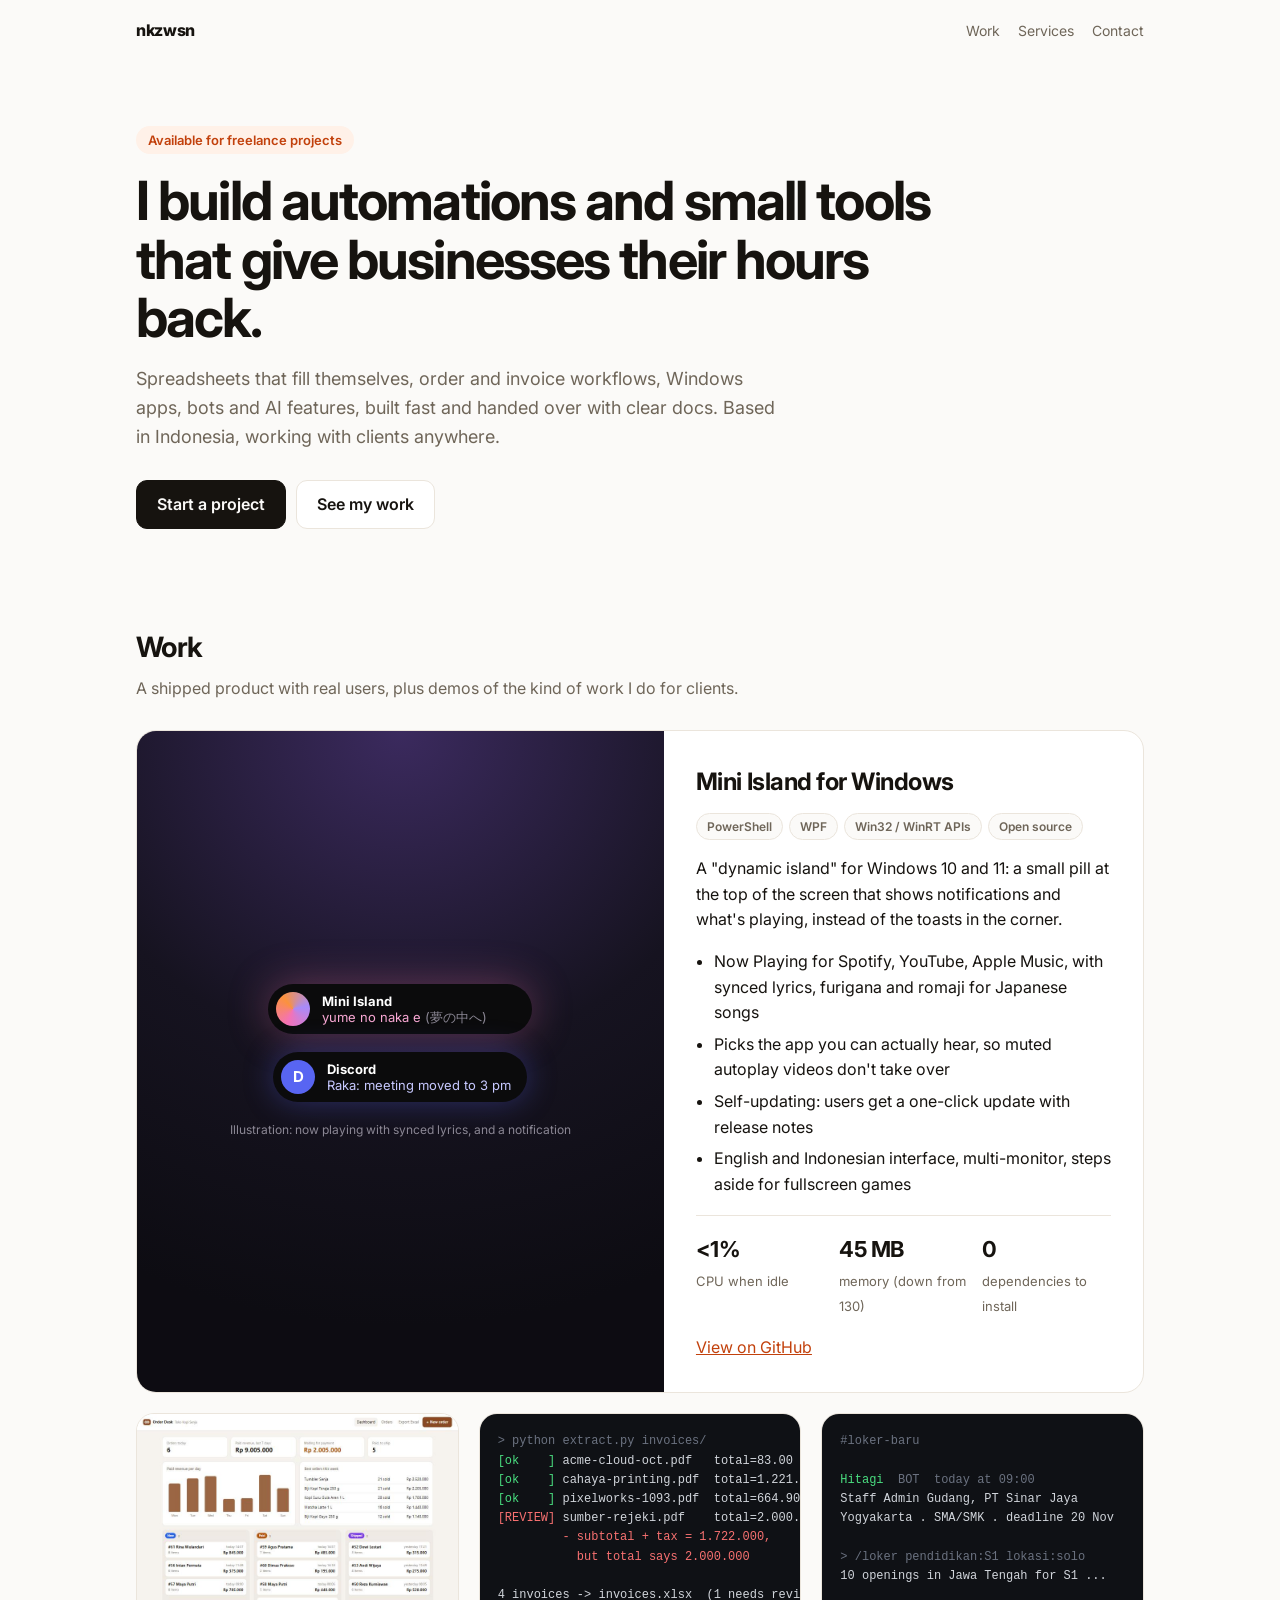
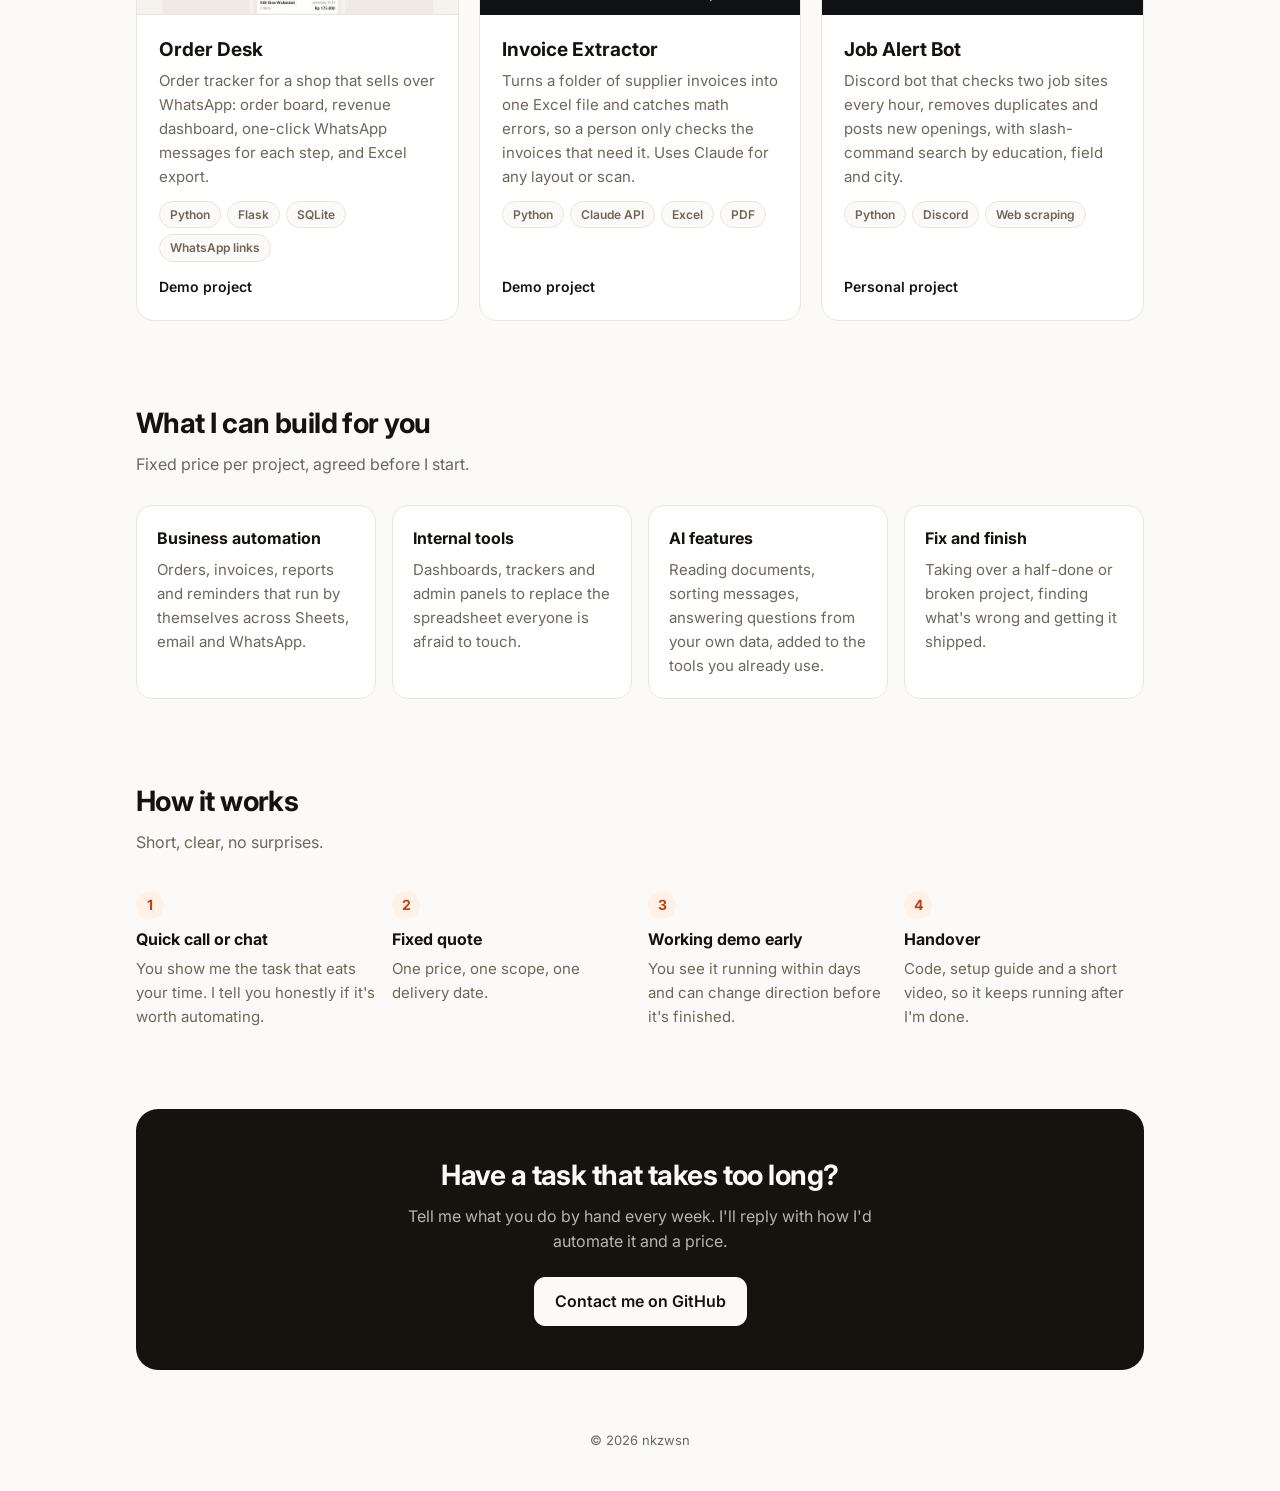
==== index.html @ df123899 "Portfolio site" ====
<!doctype html>
<html lang="en">
<head>
  <meta charset="utf-8">
  <meta name="viewport" content="width=device-width, initial-scale=1">
  <title>nkzwsn · Automation and small tools</title>
  <meta name="description" content="I build automations, internal tools and AI features that save small businesses hours every week.">
  <link rel="preconnect" href="https://fonts.googleapis.com">
  <link rel="preconnect" href="https://fonts.gstatic.com" crossorigin>
  <link href="https://fonts.googleapis.com/css2?family=Inter:wght@400;500;600;700;800&display=swap" rel="stylesheet">
  <style>
    :root {
      --bg: #fbfaf8; --card: #ffffff; --ink: #16130f; --muted: #6f6659; --line: #ebe5dc;
      --accent: #c2410c; --accent-soft: #fff1e8; --pill: #0b0b0c;
    }
    @media (prefers-color-scheme: dark) {
      :root:not([data-theme="light"]) {
        --bg: #12100d; --card: #1b1814; --ink: #f3eee7; --muted: #a59a8c; --line: #2c2620;
        --accent: #fb923c; --accent-soft: #2a1a0f;
      }
    }
    :root[data-theme="dark"] {
      --bg: #12100d; --card: #1b1814; --ink: #f3eee7; --muted: #a59a8c; --line: #2c2620;
      --accent: #fb923c; --accent-soft: #2a1a0f;
    }
    * { box-sizing: border-box; }
    html { scroll-behavior: smooth; }
    body { margin: 0; background: var(--bg); color: var(--ink);
           font: 16px/1.6 Inter, "Segoe UI", system-ui, sans-serif; }
    a { color: var(--accent); }
    .wrap { max-width: 1040px; margin: 0 auto; padding: 0 16px; }
    nav.top { display: flex; justify-content: space-between; align-items: center; padding: 18px 0; }
    nav.top b { font-weight: 800; letter-spacing: -.02em; }
    nav.top div { display: flex; gap: 18px; font-size: 14px; }
    nav.top div a { color: var(--muted); text-decoration: none; }
    nav.top div a:hover { color: var(--ink); }

    .hero { padding: 64px 0 56px; }
    .hero .tag { display: inline-block; background: var(--accent-soft); color: var(--accent);
                 font-size: 13px; font-weight: 600; padding: 4px 12px; border-radius: 99px; }
    .hero h1 { font-size: clamp(32px, 6vw, 54px); line-height: 1.08; letter-spacing: -.035em;
               margin: 18px 0 18px; max-width: 820px; }
    .hero p { font-size: 18px; color: var(--muted); max-width: 640px; margin: 0 0 28px; }
    .cta { display: flex; gap: 10px; flex-wrap: wrap; }
    .btn { display: inline-block; padding: 11px 20px; border-radius: 11px; font-weight: 600;
           text-decoration: none; border: 1px solid var(--line); color: var(--ink); background: var(--card); }
    .btn.primary { background: var(--ink); color: var(--bg); border-color: var(--ink); }

    section { padding: 40px 0; }
    h2 { font-size: 28px; letter-spacing: -.02em; margin: 0 0 6px; }
    .sub { color: var(--muted); margin: 0 0 28px; }

    .featured { display: grid; grid-template-columns: 1.1fr 1fr; gap: 0; background: var(--card);
                border: 1px solid var(--line); border-radius: 20px; overflow: hidden; margin-bottom: 20px; }
    .featured .stage { background: radial-gradient(120% 90% at 50% 0%, #3b2a5e 0%, #161320 55%, #0d0c12 100%);
                       display: flex; flex-direction: column; align-items: center; justify-content: center;
                       gap: 18px; padding: 48px 20px; min-height: 320px; }
    .island { background: var(--pill); color: #fff; border-radius: 999px; display: flex; align-items: center;
              gap: 12px; padding: 8px 18px 8px 8px; box-shadow: 0 0 40px rgba(236, 114, 160, .35);
              max-width: 100%; }
    .island .cover { width: 34px; height: 34px; border-radius: 50%; flex: none;
                     background: conic-gradient(from 200deg, #f472b6, #fb923c, #a78bfa, #f472b6); }
    .island .t { font-size: 13px; line-height: 1.25; min-width: 0; }
    .island .t b { display: block; white-space: nowrap; overflow: hidden; text-overflow: ellipsis; }
    .island .t span { color: #f9a8d4; }
    .island .t span i { color: #8b8794; font-style: normal; }
    .eq { display: flex; gap: 3px; align-items: flex-end; height: 16px; flex: none; }
    .eq u { width: 3px; background: #f472b6; border-radius: 2px; animation: eq 1s infinite ease-in-out; }
    .eq u:nth-child(2) { animation-delay: -.3s; } .eq u:nth-child(3) { animation-delay: -.6s; }
    @keyframes eq { 0%, 100% { height: 4px; } 50% { height: 16px; } }
    @media (prefers-reduced-motion: reduce) { .eq u { animation: none; height: 10px; } }
    .island.note { padding: 8px 16px 8px 8px; box-shadow: 0 0 30px rgba(88, 101, 242, .35); }
    .island.note .cover { background: #5865f2; display: grid; place-items: center; font-size: 15px; font-weight: 700; }
    .stage small { color: #8b8794; font-size: 12px; }
    .featured .info { padding: 32px; }
    .featured h3 { font-size: 24px; margin: 0 0 4px; letter-spacing: -.02em; }
    .chips { display: flex; flex-wrap: wrap; gap: 6px; margin: 12px 0 16px; }
    .chips span { font-size: 12px; font-weight: 600; padding: 3px 10px; border-radius: 99px;
                  background: var(--bg); border: 1px solid var(--line); color: var(--muted); }
    .featured ul { padding-left: 18px; margin: 0 0 18px; }
    .featured li { margin-bottom: 6px; }
    .stats { display: grid; grid-template-columns: repeat(3, 1fr); gap: 14px; border-top: 1px solid var(--line); padding-top: 16px; margin-bottom: 16px; }
    .stats div b { display: block; font-size: 22px; letter-spacing: -.02em; }
    .stats div span { font-size: 13px; color: var(--muted); }

    .grid { display: grid; grid-template-columns: repeat(auto-fit, minmax(300px, 1fr)); gap: 20px; }
    .card { background: var(--card); border: 1px solid var(--line); border-radius: 18px; overflow: hidden;
            display: flex; flex-direction: column; }
    .card img { width: 100%; aspect-ratio: 16 / 10; object-fit: cover; object-position: top;
                border-bottom: 1px solid var(--line); display: block; }
    .card .terminal { aspect-ratio: 16 / 10; background: #0f1115; color: #d1d5db; padding: 18px;
                      font: 12px/1.6 Consolas, "Cascadia Mono", monospace; overflow: hidden; white-space: pre; }
    .terminal .ok { color: #4ade80; } .terminal .rv { color: #f87171; } .terminal .dim { color: #6b7280; }
    .card .body { padding: 20px 22px 22px; flex: 1; display: flex; flex-direction: column; }
    .card h3 { margin: 0 0 4px; font-size: 19px; }
    .card p { margin: 0 0 12px; color: var(--muted); font-size: 15px; }
    .card .chips { margin: 0 0 14px; }
    .card .links { margin-top: auto; font-size: 14px; font-weight: 600; }

    .services { display: grid; grid-template-columns: repeat(auto-fit, minmax(220px, 1fr)); gap: 16px; }
    .svc { border: 1px solid var(--line); border-radius: 16px; padding: 20px; background: var(--card); }
    .svc b { display: block; margin-bottom: 6px; }
    .svc p { margin: 0; color: var(--muted); font-size: 15px; }

    .steps { counter-reset: s; display: grid; grid-template-columns: repeat(auto-fit, minmax(220px, 1fr)); gap: 16px; }
    .steps div { counter-increment: s; padding-top: 8px; }
    .steps div::before { content: counter(s); display: inline-grid; place-items: center; width: 28px; height: 28px;
                         border-radius: 50%; background: var(--accent-soft); color: var(--accent);
                         font-weight: 700; font-size: 14px; margin-bottom: 8px; }
    .steps b { display: block; }
    .steps p { margin: 4px 0 0; color: var(--muted); font-size: 15px; }

    .contact { background: var(--ink); color: var(--bg); border-radius: 22px; padding: 44px 32px; text-align: center; margin: 40px 0 60px; }
    .contact h2 { color: var(--bg); }
    .contact p { color: color-mix(in srgb, var(--bg) 70%, transparent); max-width: 520px; margin: 0 auto 22px; }
    .contact .btn { background: var(--bg); color: var(--ink); border-color: var(--bg); }
    footer { color: var(--muted); font-size: 13px; text-align: center; padding-bottom: 40px; }

    @media (max-width: 760px) {
      .featured { grid-template-columns: 1fr; }
      .featured .info { padding: 24px 20px; }
      nav.top div a:not(:last-child) { display: none; }
      .hero { padding: 40px 0 32px; }
    }
  </style>
</head>
<body>
<div class="wrap">
  <nav class="top">
    <b>nkzwsn</b>
    <div><a href="#work">Work</a><a href="#services">Services</a><a href="#contact">Contact</a></div>
  </nav>

  <header class="hero">
    <span class="tag">Available for freelance projects</span>
    <h1>I build automations and small tools that give businesses their hours back.</h1>
    <p>Spreadsheets that fill themselves, order and invoice workflows, Windows apps, bots and AI
       features, built fast and handed over with clear docs. Based in Indonesia, working with clients anywhere.</p>
    <div class="cta">
      <a class="btn primary" href="#contact">Start a project</a>
      <a class="btn" href="#work">See my work</a>
    </div>
  </header>

  <section id="work">
    <h2>Work</h2>
    <p class="sub">A shipped product with real users, plus demos of the kind of work I do for clients.</p>

    <article class="featured">
      <div class="stage" aria-label="Illustration of the Mini Island pill">
        <div class="island">
          <div class="cover"></div>
          <div class="t"><b>Mini Island</b><span>yume no naka e <i>(夢の中へ)</i></span></div>
          <div class="eq"><u></u><u></u><u></u></div>
        </div>
        <div class="island note">
          <div class="cover">D</div>
          <div class="t"><b>Discord</b><span style="color:#c7c9ff">Raka: meeting moved to 3 pm</span></div>
        </div>
        <small>Illustration: now playing with synced lyrics, and a notification</small>
      </div>
      <div class="info">
        <h3>Mini Island for Windows</h3>
        <div class="chips"><span>PowerShell</span><span>WPF</span><span>Win32 / WinRT APIs</span><span>Open source</span></div>
        <p>A "dynamic island" for Windows 10 and 11: a small pill at the top of the screen that shows
           notifications and what's playing, instead of the toasts in the corner.</p>
        <ul>
          <li>Now Playing for Spotify, YouTube, Apple Music, with synced lyrics, furigana and romaji for Japanese songs</li>
          <li>Picks the app you can actually hear, so muted autoplay videos don't take over</li>
          <li>Self-updating: users get a one-click update with release notes</li>
          <li>English and Indonesian interface, multi-monitor, steps aside for fullscreen games</li>
        </ul>
        <div class="stats">
          <div><b>&lt;1%</b><span>CPU when idle</span></div>
          <div><b>45 MB</b><span>memory (down from 130)</span></div>
          <div><b>0</b><span>dependencies to install</span></div>
        </div>
        <a href="https://github.com/nkzwsn/mini-island-windows">View on GitHub</a>
      </div>
    </article>

    <div class="grid">
      <article class="card">
        <img src="img/order-desk-dashboard.jpg" alt="Order Desk dashboard with revenue chart and order board" loading="lazy">
        <div class="body">
          <h3>Order Desk</h3>
          <p>Order tracker for a shop that sells over WhatsApp: order board, revenue dashboard,
             one-click WhatsApp messages for each step, and Excel export.</p>
          <div class="chips"><span>Python</span><span>Flask</span><span>SQLite</span><span>WhatsApp links</span></div>
          <div class="links">Demo project</div>
        </div>
      </article>

      <article class="card">
<div class="terminal"><span class="dim">&gt; python extract.py invoices/</span>
<span class="ok">[ok    ]</span> acme-cloud-oct.pdf   total=83.00
<span class="ok">[ok    ]</span> cahaya-printing.pdf  total=1.221.000
<span class="ok">[ok    ]</span> pixelworks-1093.pdf  total=664.90
<span class="rv">[REVIEW]</span> sumber-rejeki.pdf    total=2.000.000
         <span class="rv">- subtotal + tax = 1.722.000,</span>
         <span class="rv">  but total says 2.000.000</span>

4 invoices -&gt; invoices.xlsx  (1 needs review)</div>
        <div class="body">
          <h3>Invoice Extractor</h3>
          <p>Turns a folder of supplier invoices into one Excel file and catches math errors,
             so a person only checks the invoices that need it. Uses Claude for any layout or scan.</p>
          <div class="chips"><span>Python</span><span>Claude API</span><span>Excel</span><span>PDF</span></div>
          <div class="links">Demo project</div>
        </div>
      </article>

      <article class="card">
<div class="terminal"><span class="dim">#loker-baru</span>

<span class="ok">Hitagi</span>  <span class="dim">BOT  today at 09:00</span>
Staff Admin Gudang, PT Sinar Jaya
Yogyakarta . SMA/SMK . deadline 20 Nov

<span class="dim">&gt; /loker pendidikan:S1 lokasi:solo</span>
10 openings in Jawa Tengah for S1 ...</div>
        <div class="body">
          <h3>Job Alert Bot</h3>
          <p>Discord bot that checks two job sites every hour, removes duplicates and posts new
             openings, with slash-command search by education, field and city.</p>
          <div class="chips"><span>Python</span><span>Discord</span><span>Web scraping</span></div>
          <div class="links">Personal project</div>
        </div>
      </article>
    </div>
  </section>

  <section id="services">
    <h2>What I can build for you</h2>
    <p class="sub">Fixed price per project, agreed before I start.</p>
    <div class="services">
      <div class="svc"><b>Business automation</b><p>Orders, invoices, reports and reminders that run by themselves across Sheets, email and WhatsApp.</p></div>
      <div class="svc"><b>Internal tools</b><p>Dashboards, trackers and admin panels to replace the spreadsheet everyone is afraid to touch.</p></div>
      <div class="svc"><b>AI features</b><p>Reading documents, sorting messages, answering questions from your own data, added to the tools you already use.</p></div>
      <div class="svc"><b>Fix and finish</b><p>Taking over a half-done or broken project, finding what's wrong and getting it shipped.</p></div>
    </div>
  </section>

  <section>
    <h2>How it works</h2>
    <p class="sub">Short, clear, no surprises.</p>
    <div class="steps">
      <div><b>Quick call or chat</b><p>You show me the task that eats your time. I tell you honestly if it's worth automating.</p></div>
      <div><b>Fixed quote</b><p>One price, one scope, one delivery date.</p></div>
      <div><b>Working demo early</b><p>You see it running within days and can change direction before it's finished.</p></div>
      <div><b>Handover</b><p>Code, setup guide and a short video, so it keeps running after I'm done.</p></div>
    </div>
  </section>

  <section id="contact" class="contact">
    <h2>Have a task that takes too long?</h2>
    <p>Tell me what you do by hand every week. I'll reply with how I'd automate it and a price.</p>
    <a class="btn" href="https://github.com/nkzwsn">Contact me on GitHub</a>
  </section>

  <footer>&copy; 2026 nkzwsn</footer>
</div>
</body>
</html>
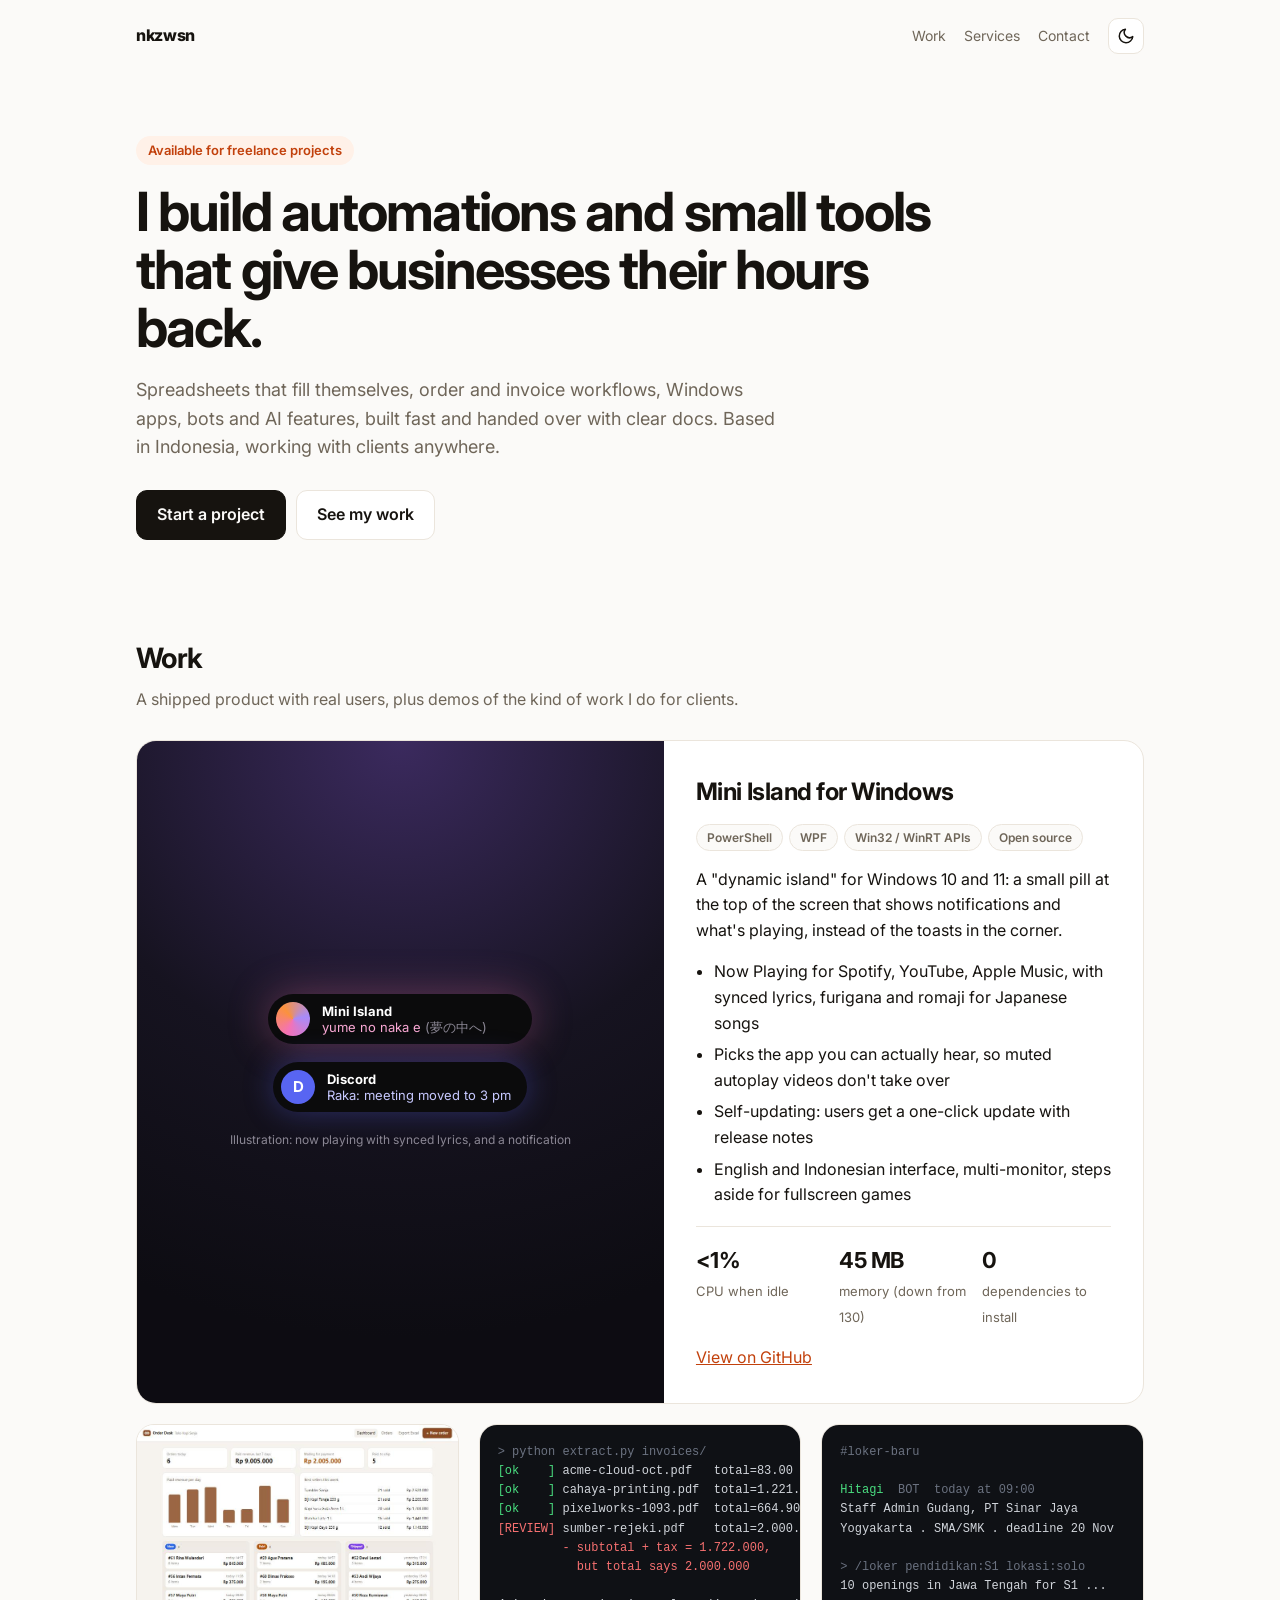
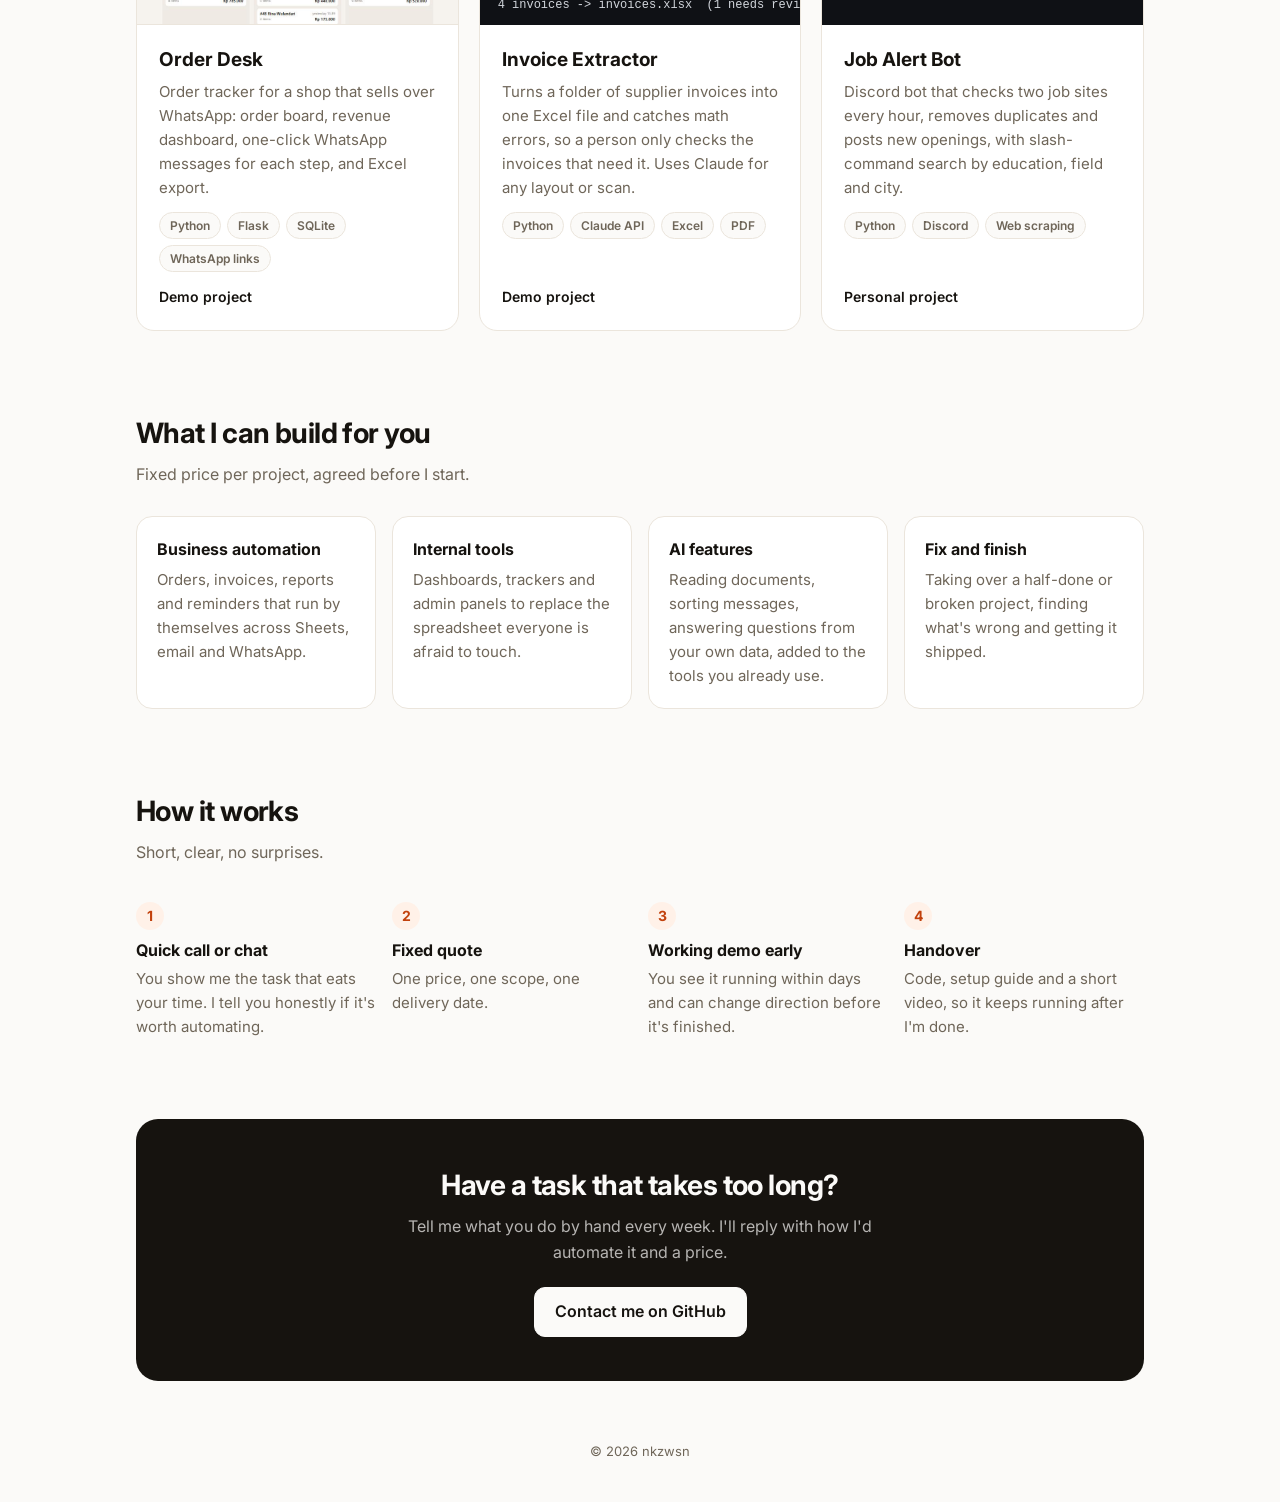
==== commit dbf5de10: "Light/dark mode button with a smooth circular transition" ====
--- a/index.html
+++ b/index.html
@@ -5,6 +5,10 @@
   <meta name="viewport" content="width=device-width, initial-scale=1">
   <title>nkzwsn · Automation and small tools</title>
   <meta name="description" content="I build automations, internal tools and AI features that save small businesses hours every week.">
+  <script>
+    // Apply the saved theme before the page paints, so there is no flash.
+    try { var t = localStorage.getItem('theme'); if (t) document.documentElement.dataset.theme = t; } catch (e) {}
+  </script>
   <link rel="preconnect" href="https://fonts.googleapis.com">
   <link rel="preconnect" href="https://fonts.gstatic.com" crossorigin>
   <link href="https://fonts.googleapis.com/css2?family=Inter:wght@400;500;600;700;800&display=swap" rel="stylesheet">
@@ -34,6 +38,29 @@
     nav.top div { display: flex; gap: 18px; font-size: 14px; }
     nav.top div a { color: var(--muted); text-decoration: none; }
     nav.top div a:hover { color: var(--ink); }
+    nav.top div { align-items: center; }
+    .theme-btn { position: relative; width: 36px; height: 36px; border-radius: 10px; border: 1px solid var(--line);
+                 background: var(--card); color: var(--ink); cursor: pointer; padding: 0; overflow: hidden;
+                 transition: border-color .2s ease, transform .2s ease; }
+    .theme-btn:hover { border-color: var(--muted); }
+    .theme-btn:active { transform: scale(.92); }
+    .theme-btn svg { position: absolute; inset: 0; margin: auto; width: 18px; height: 18px;
+                     transition: transform .5s cubic-bezier(.34, 1.4, .64, 1), opacity .3s ease; }
+    .theme-btn .sun { opacity: 0; transform: rotate(-90deg) scale(.4); }
+    :root[data-theme="dark"] .theme-btn .sun { opacity: 1; transform: none; }
+    :root[data-theme="dark"] .theme-btn .moon { opacity: 0; transform: rotate(90deg) scale(.4); }
+    @media (prefers-color-scheme: dark) {
+      :root:not([data-theme="light"]) .theme-btn .sun { opacity: 1; transform: none; }
+      :root:not([data-theme="light"]) .theme-btn .moon { opacity: 0; transform: rotate(90deg) scale(.4); }
+    }
+    /* Theme switch: a circle that grows from the button (View Transitions), or a soft color fade. */
+    ::view-transition-old(root), ::view-transition-new(root) { animation: none; mix-blend-mode: normal; }
+    html.theming *, html.theming *::before, html.theming *::after {
+      transition: background-color .4s ease, color .4s ease, border-color .4s ease, box-shadow .4s ease !important; }
+    @media (prefers-reduced-motion: reduce) {
+      .theme-btn svg { transition: opacity .2s ease; }
+      html.theming *, html.theming *::before, html.theming *::after { transition: none !important; }
+    }
 
     .hero { padding: 64px 0 56px; }
     .hero .tag { display: inline-block; background: var(--accent-soft); color: var(--accent);
@@ -119,7 +146,7 @@
     @media (max-width: 760px) {
       .featured { grid-template-columns: 1fr; }
       .featured .info { padding: 24px 20px; }
-      nav.top div a:not(:last-child) { display: none; }
+      nav.top div a:not([href="#contact"]) { display: none; }
       .hero { padding: 40px 0 32px; }
     }
   </style>
@@ -128,7 +155,13 @@
 <div class="wrap">
   <nav class="top">
     <b>nkzwsn</b>
-    <div><a href="#work">Work</a><a href="#services">Services</a><a href="#contact">Contact</a></div>
+    <div>
+      <a href="#work">Work</a><a href="#services">Services</a><a href="#contact">Contact</a>
+      <button class="theme-btn" id="theme-btn" type="button" aria-label="Switch to dark mode" title="Switch theme">
+        <svg class="moon" viewBox="0 0 24 24" fill="none" stroke="currentColor" stroke-width="2" stroke-linecap="round" stroke-linejoin="round"><path d="M21 12.8A9 9 0 1 1 11.2 3a7 7 0 0 0 9.8 9.8z"/></svg>
+        <svg class="sun" viewBox="0 0 24 24" fill="none" stroke="currentColor" stroke-width="2" stroke-linecap="round"><circle cx="12" cy="12" r="4.5"/><path d="M12 2v2M12 20v2M4.9 4.9l1.4 1.4M17.7 17.7l1.4 1.4M2 12h2M20 12h2M4.9 19.1l1.4-1.4M17.7 6.3l1.4-1.4"/></svg>
+      </button>
+    </div>
   </nav>
 
   <header class="hero">
@@ -260,5 +293,45 @@
 
   <footer>&copy; 2026 nkzwsn</footer>
 </div>
+<script>
+  (function () {
+    var root = document.documentElement, btn = document.getElementById('theme-btn');
+    var media = window.matchMedia('(prefers-color-scheme: dark)');
+    function current() { return root.dataset.theme || (media.matches ? 'dark' : 'light'); }
+    function label() { btn.setAttribute('aria-label', current() === 'dark' ? 'Switch to light mode' : 'Switch to dark mode'); }
+    var reduced = window.matchMedia('(prefers-reduced-motion: reduce)');
+    var busy = false;
+    function apply(next) {
+      root.dataset.theme = next;
+      try { localStorage.setItem('theme', next); } catch (e) {}
+      label();
+    }
+    btn.addEventListener('click', function () {
+      if (busy) return;
+      var next = current() === 'dark' ? 'light' : 'dark';
+      if (reduced.matches) { apply(next); return; }
+      busy = true;
+      if (!document.startViewTransition) {
+        // Fallback: fade colors, only while switching so normal hovers stay snappy.
+        root.classList.add('theming');
+        apply(next);
+        setTimeout(function () { root.classList.remove('theming'); busy = false; }, 450);
+        return;
+      }
+      var r = btn.getBoundingClientRect();
+      var x = r.left + r.width / 2, y = r.top + r.height / 2;
+      var radius = Math.hypot(Math.max(x, innerWidth - x), Math.max(y, innerHeight - y));
+      var t = document.startViewTransition(function () { apply(next); });
+      t.ready.then(function () {
+        root.animate(
+          { clipPath: ['circle(0px at ' + x + 'px ' + y + 'px)', 'circle(' + radius + 'px at ' + x + 'px ' + y + 'px)'] },
+          { duration: 650, easing: 'cubic-bezier(.65, 0, .35, 1)', pseudoElement: '::view-transition-new(root)' });
+      });
+      t.finished.finally(function () { busy = false; });
+    });
+    media.addEventListener('change', label);
+    label();
+  })();
+</script>
 </body>
 </html>
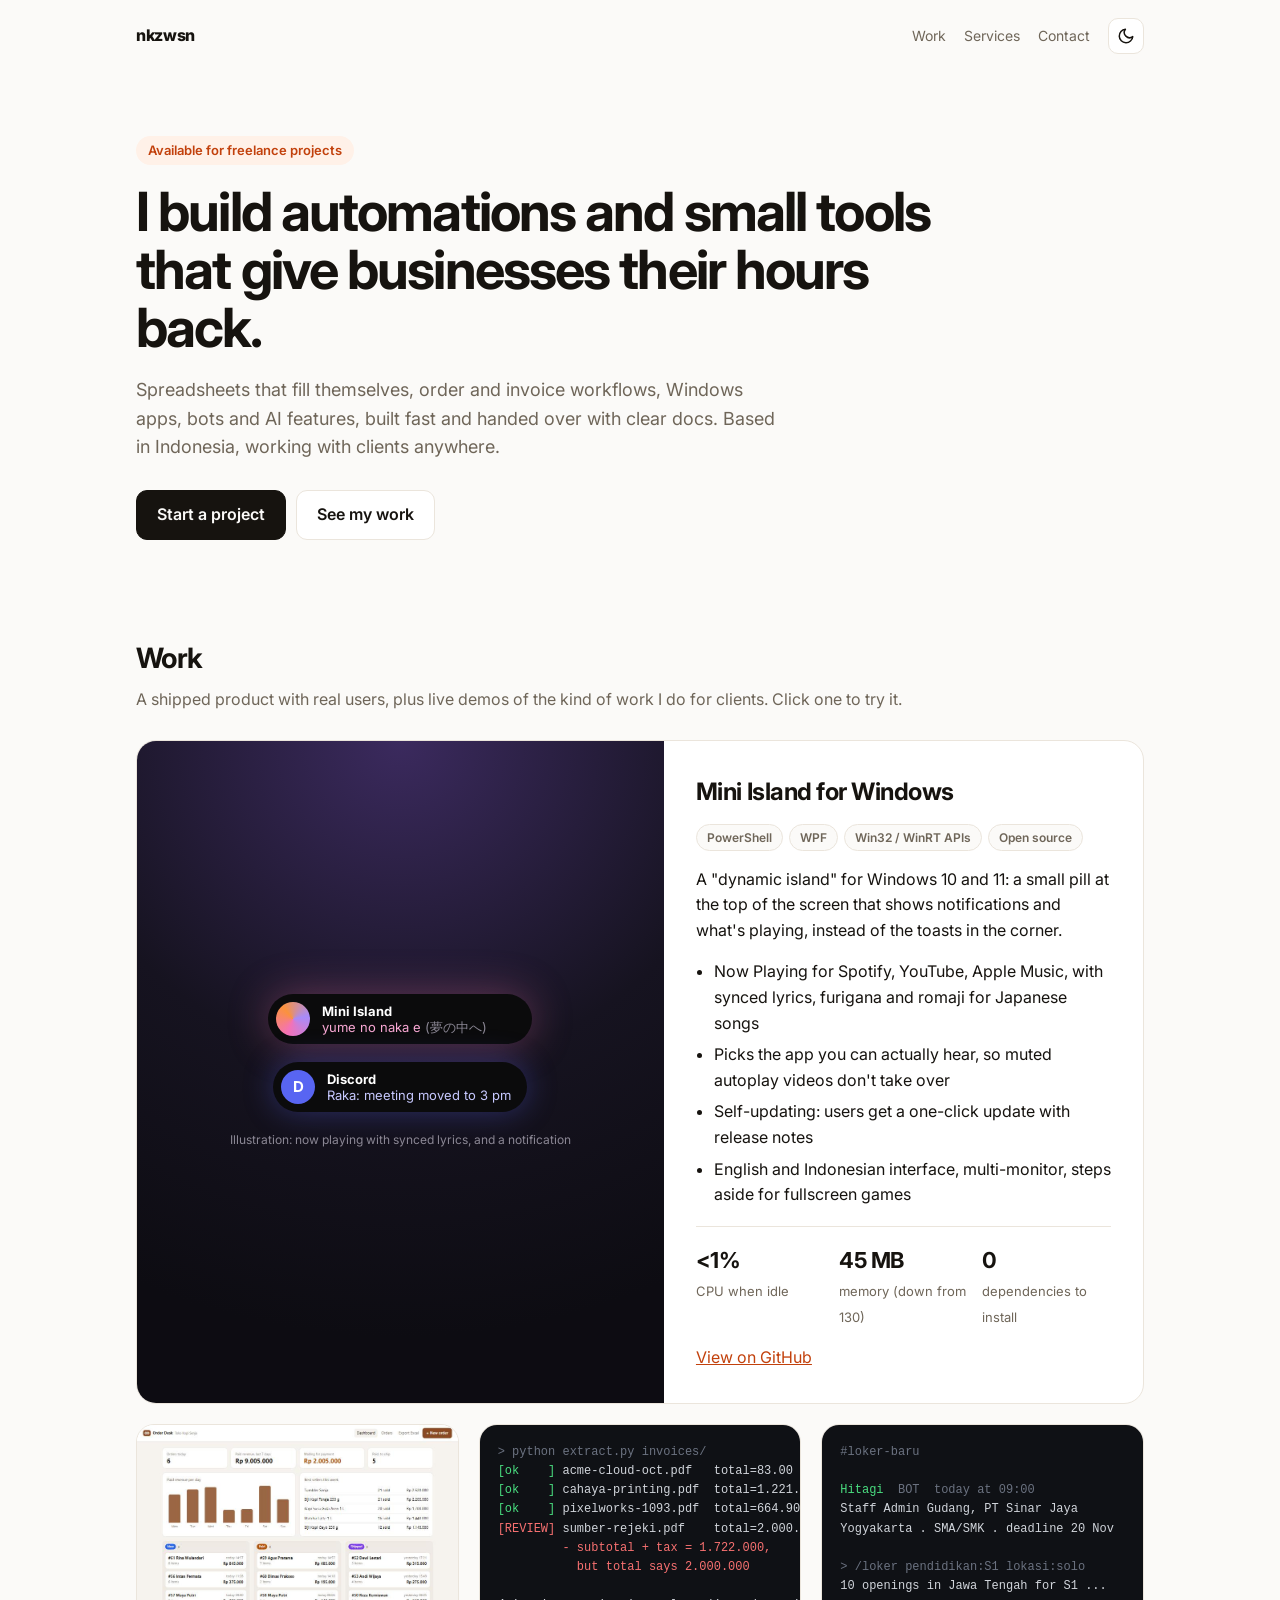
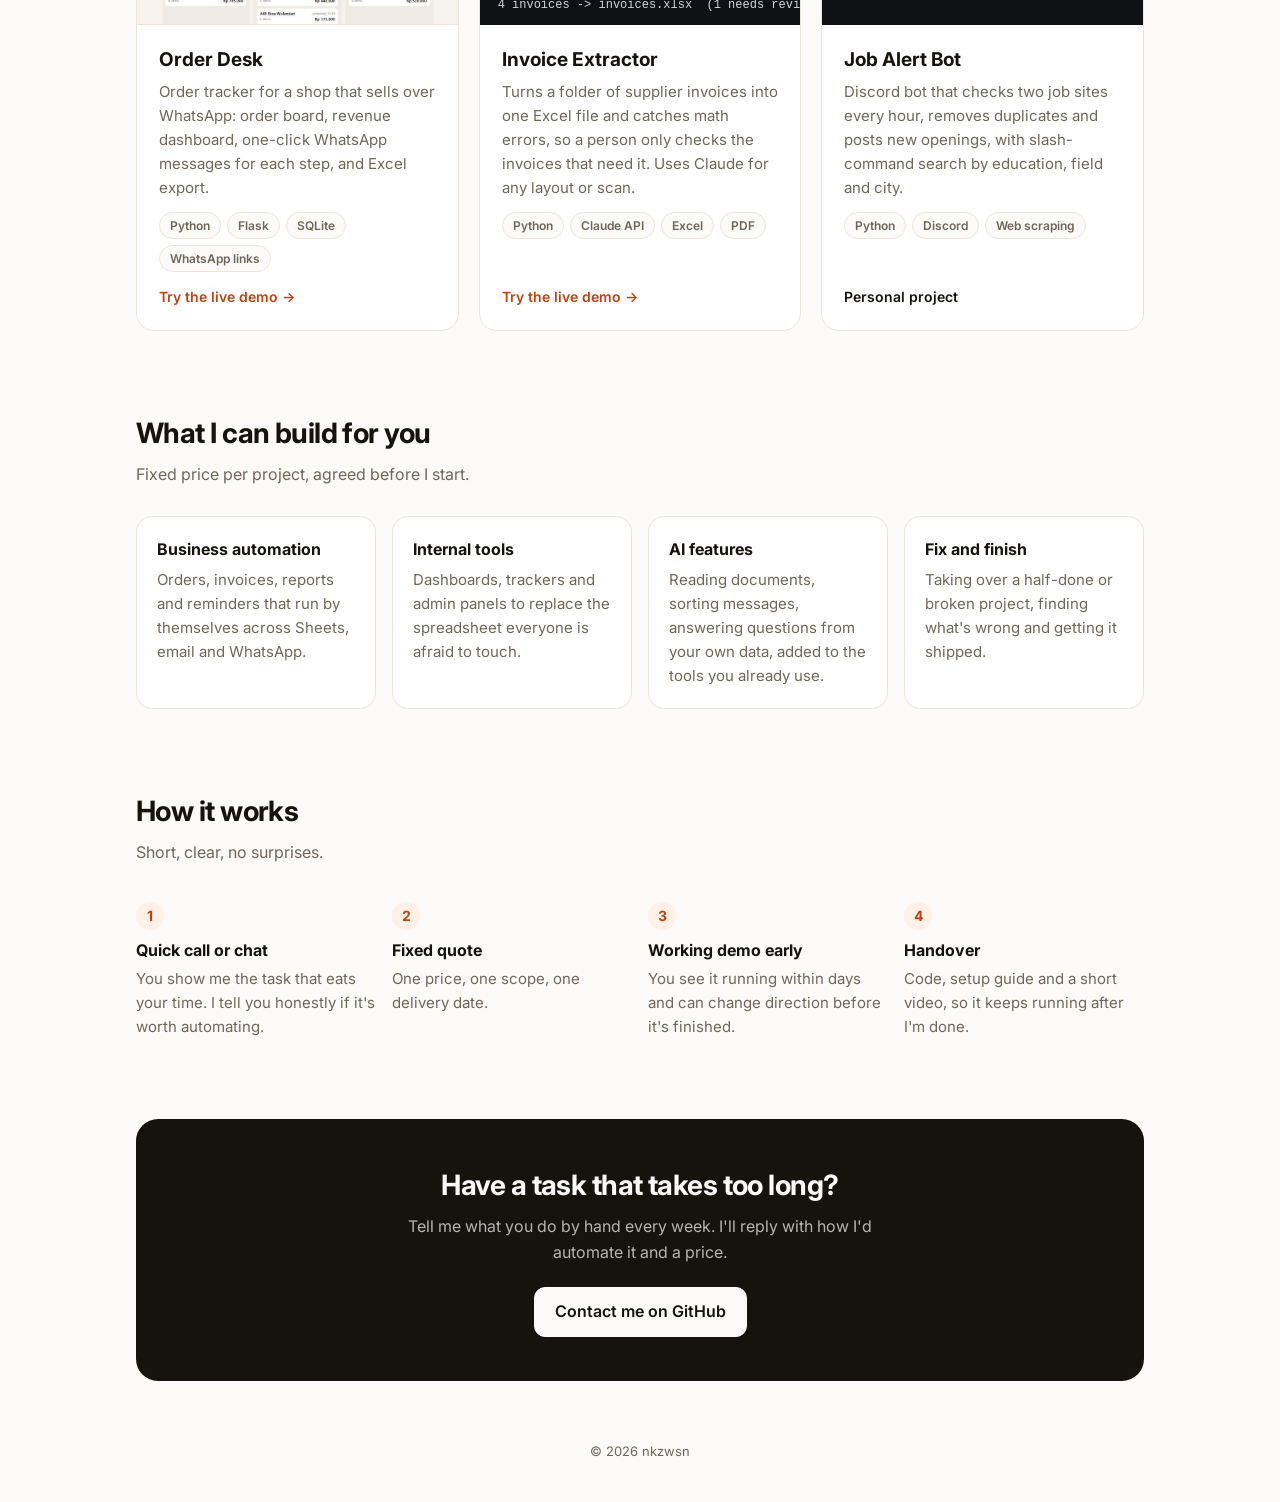
==== commit 835239ac: "Live demos for Order Desk and Invoice Extractor, clickable project cards" ====
--- a/index.html
+++ b/index.html
@@ -123,6 +123,14 @@
     .card p { margin: 0 0 12px; color: var(--muted); font-size: 15px; }
     .card .chips { margin: 0 0 14px; }
     .card .links { margin-top: auto; font-size: 14px; font-weight: 600; }
+    a.card.live { color: inherit; text-decoration: none;
+                  transition: transform .25s cubic-bezier(.2, .8, .2, 1), box-shadow .25s ease, border-color .25s ease; }
+    a.card.live:hover, a.card.live:focus-visible { transform: translateY(-4px); border-color: var(--accent);
+                  box-shadow: 0 14px 34px rgba(0, 0, 0, .12); outline: none; }
+    .card .try { color: var(--accent); }
+    .card .try span { display: inline-block; transition: transform .25s ease; }
+    a.card.live:hover .try span { transform: translateX(4px); }
+    @media (prefers-reduced-motion: reduce) { a.card.live, .card .try span { transition: none; } a.card.live:hover { transform: none; } }
 
     .services { display: grid; grid-template-columns: repeat(auto-fit, minmax(220px, 1fr)); gap: 16px; }
     .svc { border: 1px solid var(--line); border-radius: 16px; padding: 20px; background: var(--card); }
@@ -177,7 +185,7 @@
 
   <section id="work">
     <h2>Work</h2>
-    <p class="sub">A shipped product with real users, plus demos of the kind of work I do for clients.</p>
+    <p class="sub">A shipped product with real users, plus live demos of the kind of work I do for clients. Click one to try it.</p>
 
     <article class="featured">
       <div class="stage" aria-label="Illustration of the Mini Island pill">
@@ -213,18 +221,18 @@
     </article>
 
     <div class="grid">
-      <article class="card">
+      <a class="card live" href="demos/order-desk/" aria-label="Order Desk: try the live demo">
         <img src="img/order-desk-dashboard.jpg" alt="Order Desk dashboard with revenue chart and order board" loading="lazy">
         <div class="body">
           <h3>Order Desk</h3>
           <p>Order tracker for a shop that sells over WhatsApp: order board, revenue dashboard,
              one-click WhatsApp messages for each step, and Excel export.</p>
           <div class="chips"><span>Python</span><span>Flask</span><span>SQLite</span><span>WhatsApp links</span></div>
-          <div class="links">Demo project</div>
-        </div>
-      </article>
-
-      <article class="card">
+          <div class="links try">Try the live demo <span aria-hidden="true">&rarr;</span></div>
+        </div>
+      </a>
+
+      <a class="card live" href="demos/invoice-extractor/" aria-label="Invoice Extractor: try the live demo">
 <div class="terminal"><span class="dim">&gt; python extract.py invoices/</span>
 <span class="ok">[ok    ]</span> acme-cloud-oct.pdf   total=83.00
 <span class="ok">[ok    ]</span> cahaya-printing.pdf  total=1.221.000
@@ -239,9 +247,9 @@
           <p>Turns a folder of supplier invoices into one Excel file and catches math errors,
              so a person only checks the invoices that need it. Uses Claude for any layout or scan.</p>
           <div class="chips"><span>Python</span><span>Claude API</span><span>Excel</span><span>PDF</span></div>
-          <div class="links">Demo project</div>
-        </div>
-      </article>
+          <div class="links try">Try the live demo <span aria-hidden="true">&rarr;</span></div>
+        </div>
+      </a>
 
       <article class="card">
 <div class="terminal"><span class="dim">#loker-baru</span>
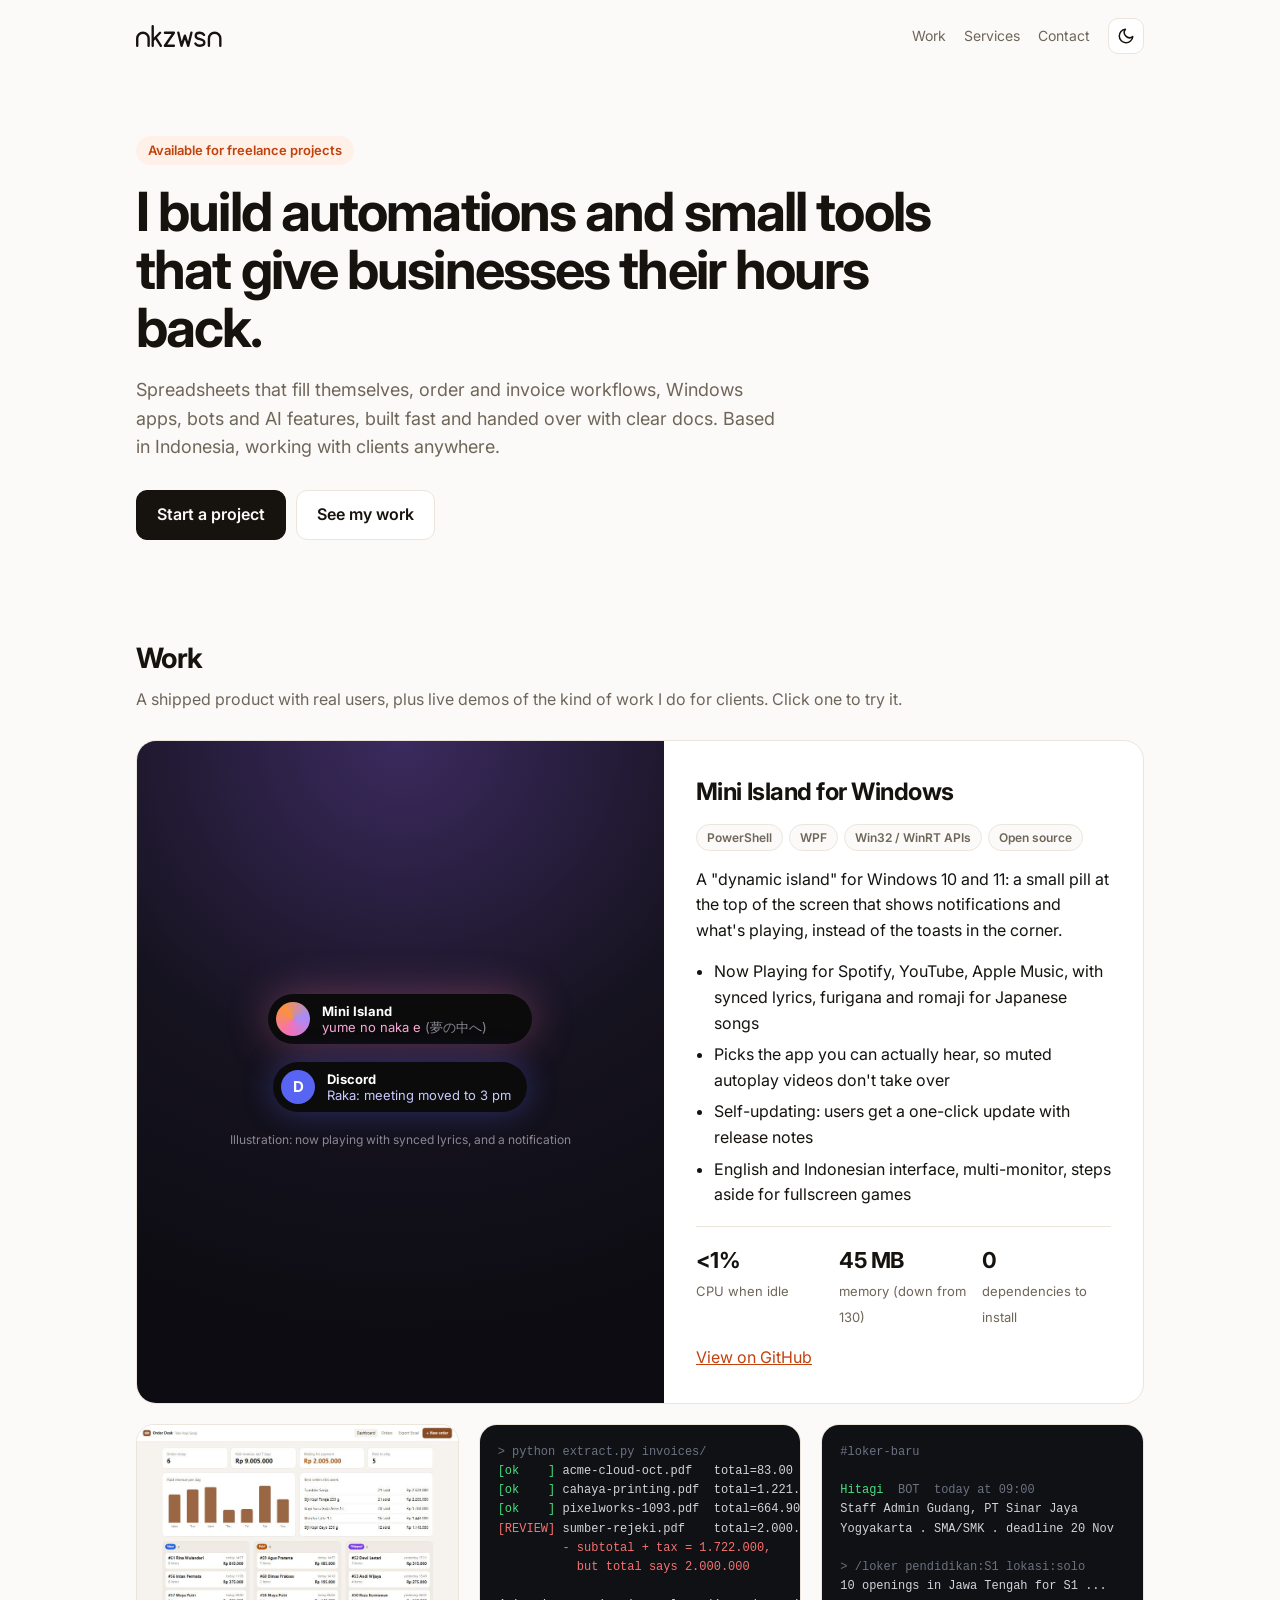
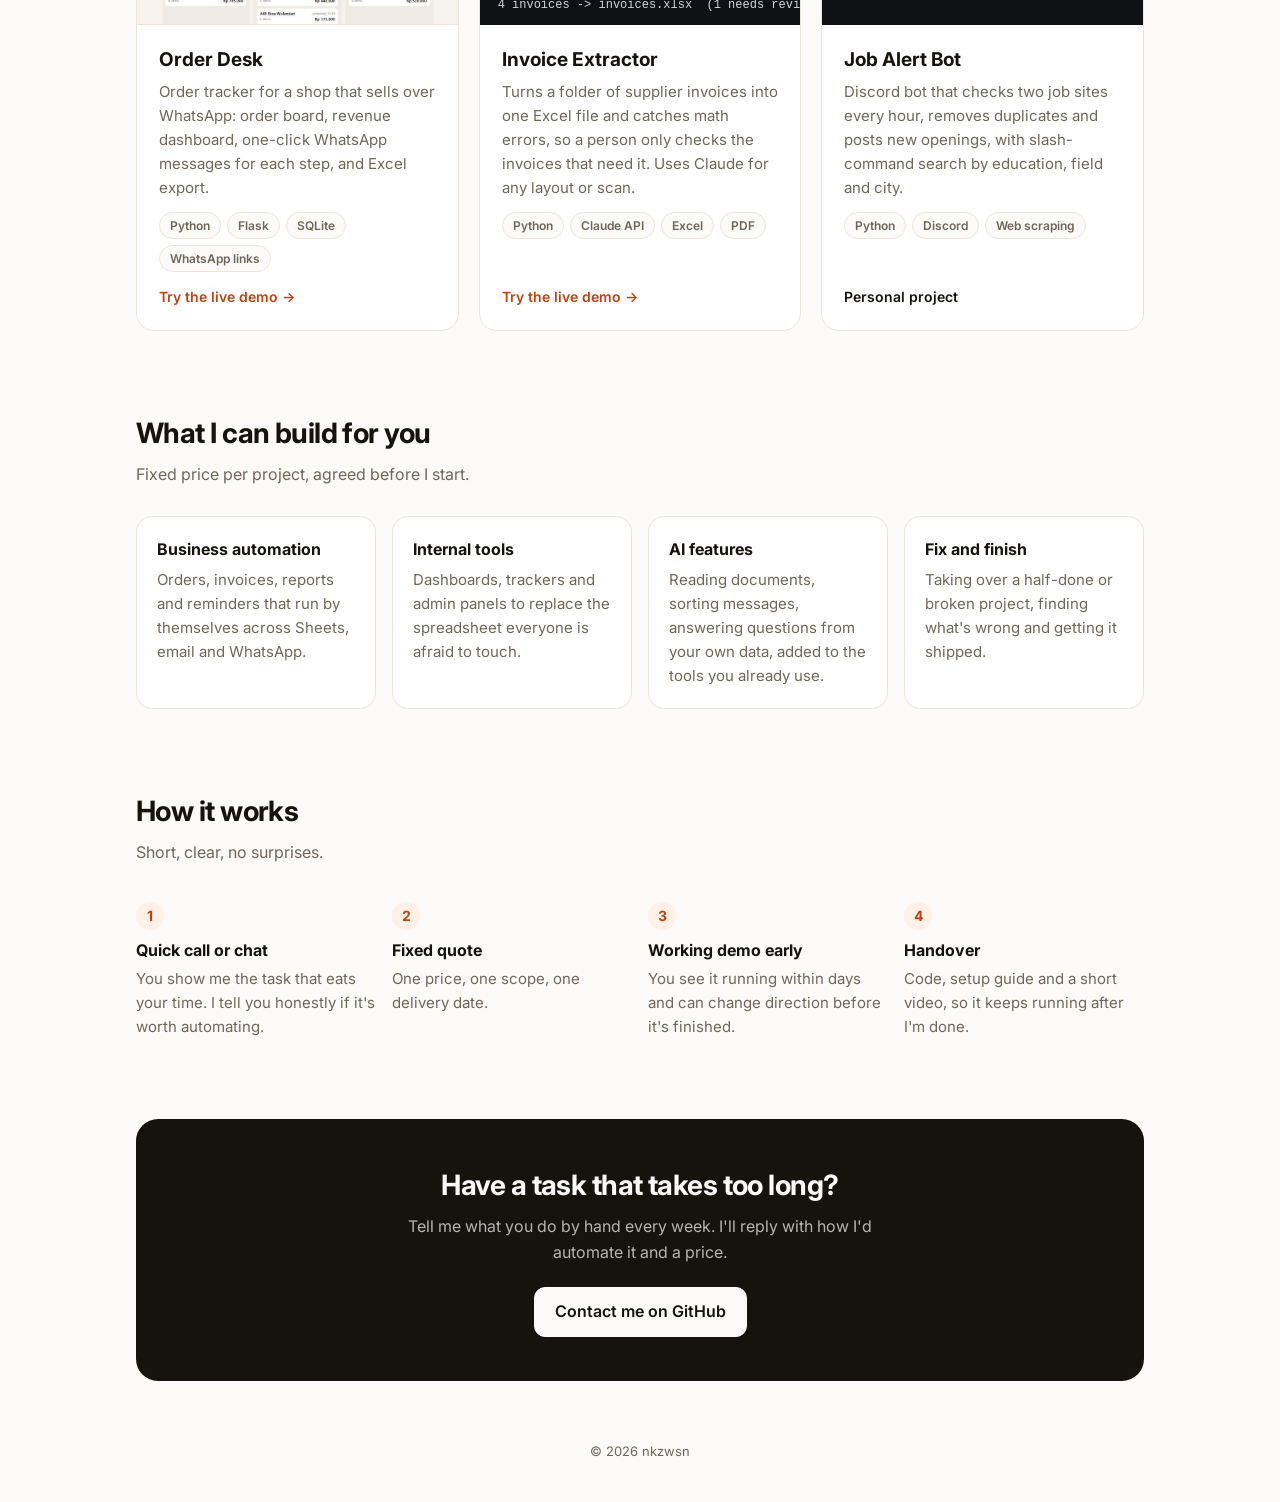
==== commit 5270cdb4: "Logo: hand-drawn monoline wordmark, n icon and favicon" ====
--- a/index.html
+++ b/index.html
@@ -3,6 +3,7 @@
 <head>
   <meta charset="utf-8">
   <meta name="viewport" content="width=device-width, initial-scale=1">
+  <link rel="icon" href="img/favicon.svg" type="image/svg+xml">
   <title>nkzwsn · Automation and small tools</title>
   <meta name="description" content="I build automations, internal tools and AI features that save small businesses hours every week.">
   <script>
@@ -34,7 +35,8 @@
     a { color: var(--accent); }
     .wrap { max-width: 1040px; margin: 0 auto; padding: 0 16px; }
     nav.top { display: flex; justify-content: space-between; align-items: center; padding: 18px 0; }
-    nav.top b { font-weight: 800; letter-spacing: -.02em; }
+    .wordmark { color: var(--ink); display: block; line-height: 0; }
+    .wordmark svg { height: 22px; width: auto; display: block; }
     nav.top div { display: flex; gap: 18px; font-size: 14px; }
     nav.top div a { color: var(--muted); text-decoration: none; }
     nav.top div a:hover { color: var(--ink); }
@@ -162,7 +164,7 @@
 <body>
 <div class="wrap">
   <nav class="top">
-    <b>nkzwsn</b>
+    <a class="wordmark" href="#" aria-label="nkzwsn, home"><svg viewBox="-1.5 -1.5 105 27" aria-hidden="true"><g fill="none" stroke="currentColor" stroke-width="2.9" stroke-linecap="round" stroke-linejoin="round"><path d="M0 24V15a7 7 0 0 1 14 0v9"/><path d="M19 0v24M19 17.5L28 8M22.6 14l6.4 10"/><path d="M34 8h11L34 24h11"/><path d="M50.5 8l3.9 16 4.1-12.5 4.1 12.5 3.9-16"/><path d="M82 10.6C81 8.9 79 8 76.8 8 73.6 8 71.8 9.6 71.8 11.9c0 2.6 2.3 3.4 5.2 4 3.1.6 5.4 1.6 5.4 4.2 0 2.4-2.1 3.9-5.4 3.9-2.6 0-4.6-1-5.6-2.8"/><path d="M88 24V15a7 7 0 0 1 14 0v9"/></g></svg></a>
     <div>
       <a href="#work">Work</a><a href="#services">Services</a><a href="#contact">Contact</a>
       <button class="theme-btn" id="theme-btn" type="button" aria-label="Switch to dark mode" title="Switch theme">
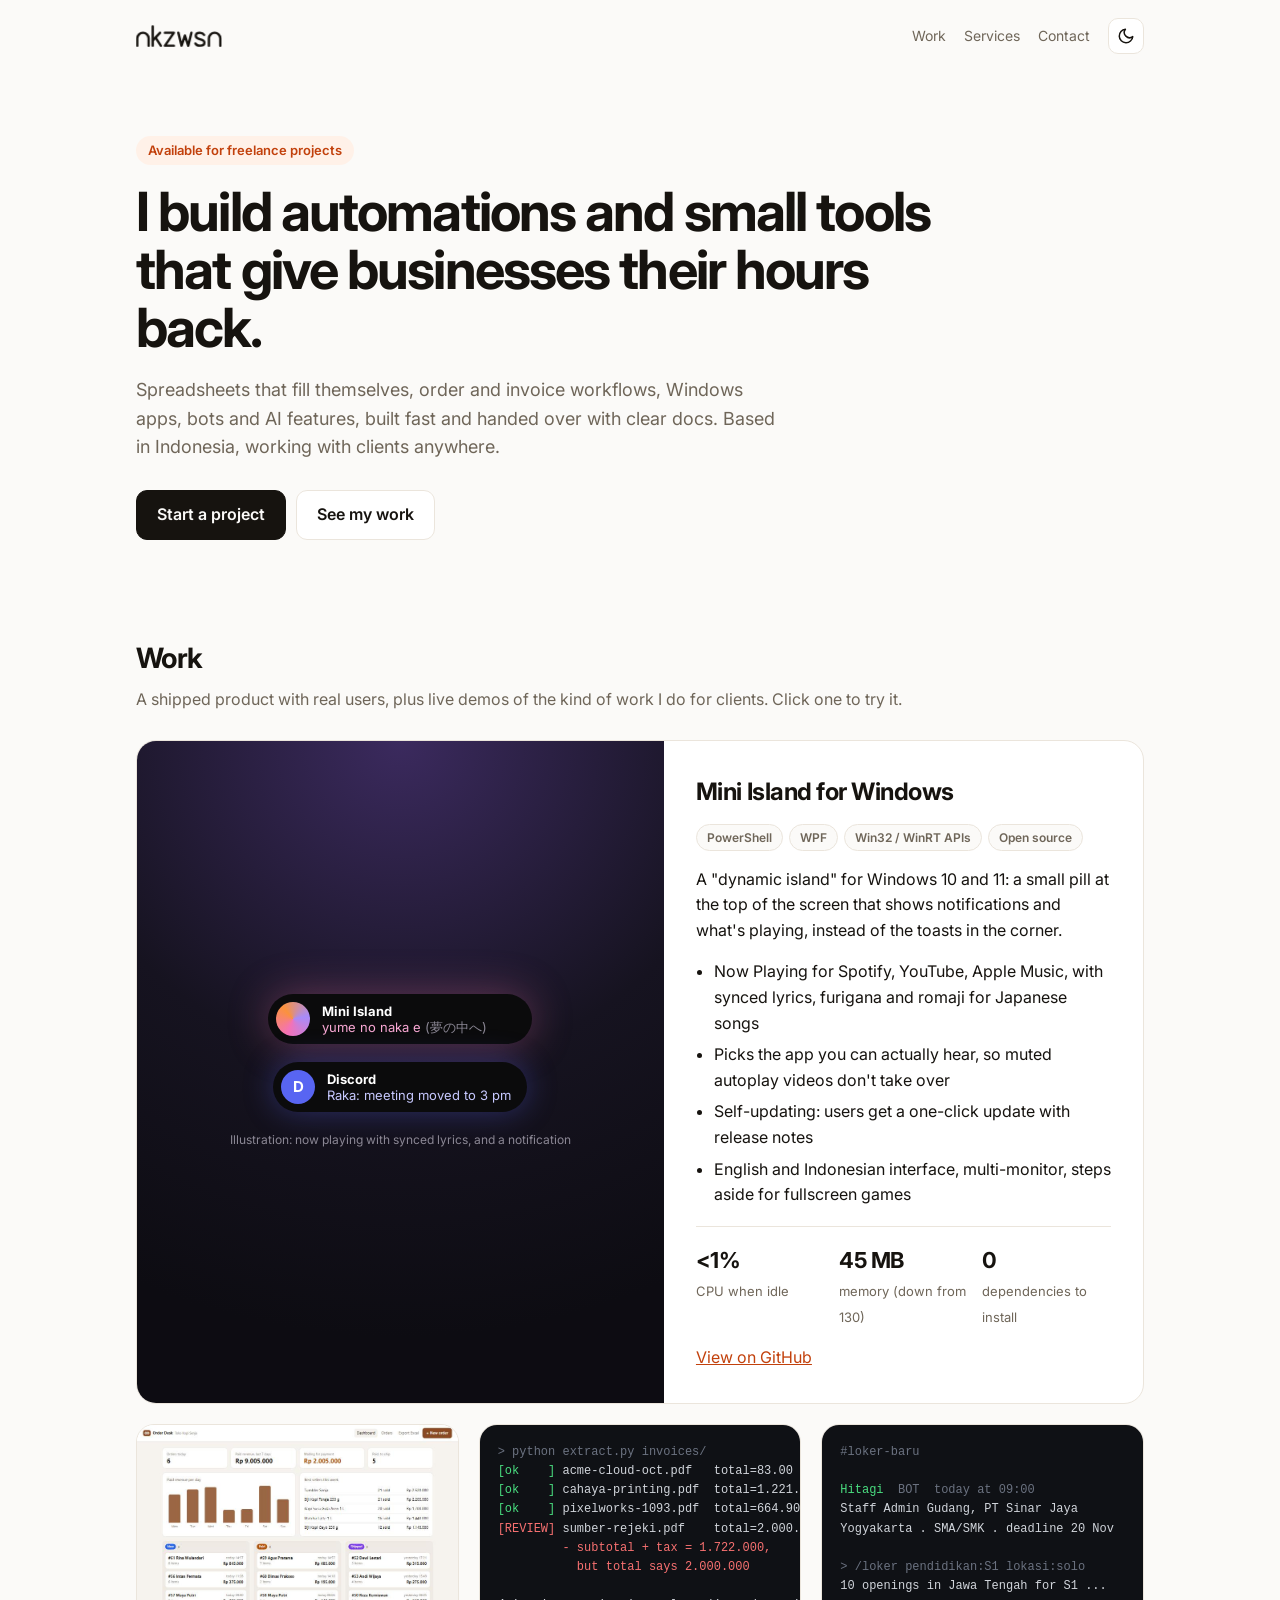
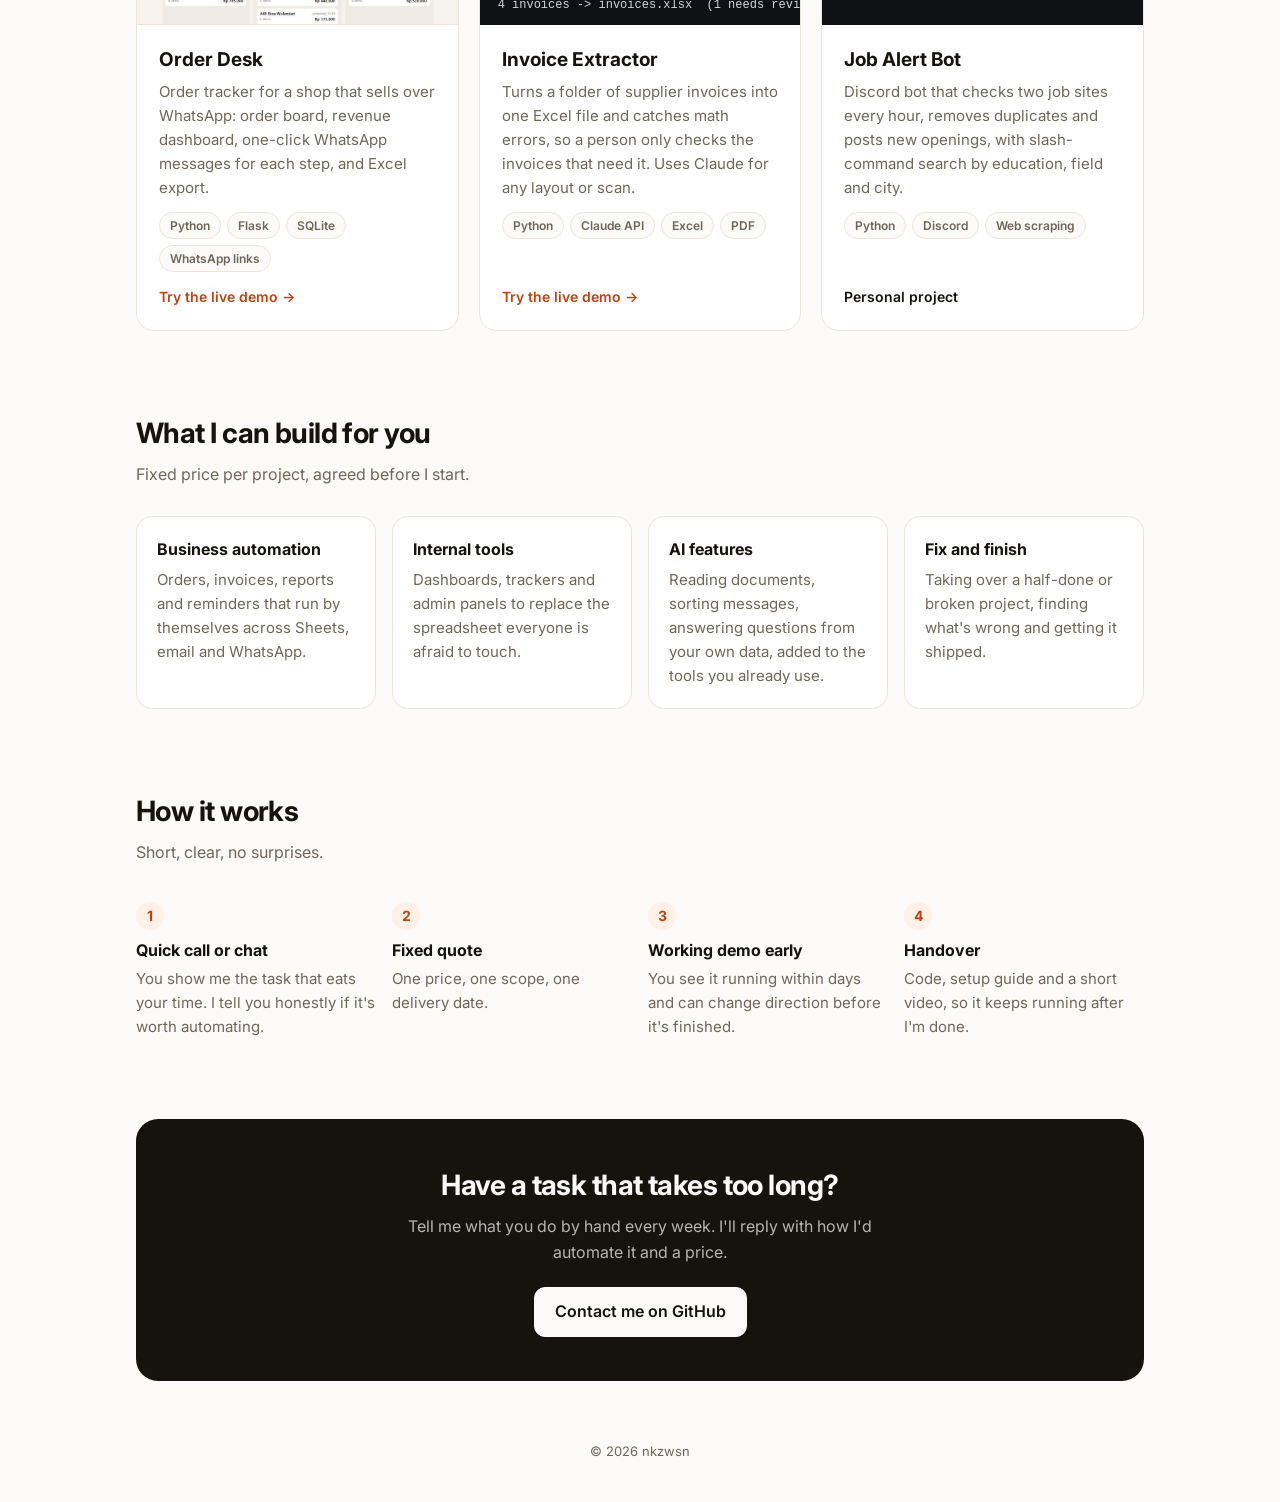
==== commit 76c4358e: "Logo draws itself in on load and on hover; animated SVG files" ====
--- a/index.html
+++ b/index.html
@@ -37,6 +37,14 @@
     nav.top { display: flex; justify-content: space-between; align-items: center; padding: 18px 0; }
     .wordmark { color: var(--ink); display: block; line-height: 0; }
     .wordmark svg { height: 22px; width: auto; display: block; }
+    /* Logo draws itself like a pen, letter by letter */
+    .wordmark path { stroke-dasharray: 1 1.02; stroke-dashoffset: 1.01;
+                     animation: draw .62s cubic-bezier(.65, 0, .35, 1) both; }
+    .wordmark path:nth-child(2) { animation-delay: .09s; } .wordmark path:nth-child(3) { animation-delay: .18s; }
+    .wordmark path:nth-child(4) { animation-delay: .27s; } .wordmark path:nth-child(5) { animation-delay: .36s; }
+    .wordmark path:nth-child(6) { animation-delay: .45s; }
+    @keyframes draw { 0% { stroke-dashoffset: 1.01; opacity: 0; } 1% { opacity: 1; } 100% { stroke-dashoffset: 0; opacity: 1; } }
+    @media (prefers-reduced-motion: reduce) { .wordmark path { animation: none; stroke-dashoffset: 0; } }
     nav.top div { display: flex; gap: 18px; font-size: 14px; }
     nav.top div a { color: var(--muted); text-decoration: none; }
     nav.top div a:hover { color: var(--ink); }
@@ -164,7 +172,7 @@
 <body>
 <div class="wrap">
   <nav class="top">
-    <a class="wordmark" href="#" aria-label="nkzwsn, home"><svg viewBox="-1.5 -1.5 105 27" aria-hidden="true"><g fill="none" stroke="currentColor" stroke-width="2.9" stroke-linecap="round" stroke-linejoin="round"><path d="M0 24V15a7 7 0 0 1 14 0v9"/><path d="M19 0v24M19 17.5L28 8M22.6 14l6.4 10"/><path d="M34 8h11L34 24h11"/><path d="M50.5 8l3.9 16 4.1-12.5 4.1 12.5 3.9-16"/><path d="M82 10.6C81 8.9 79 8 76.8 8 73.6 8 71.8 9.6 71.8 11.9c0 2.6 2.3 3.4 5.2 4 3.1.6 5.4 1.6 5.4 4.2 0 2.4-2.1 3.9-5.4 3.9-2.6 0-4.6-1-5.6-2.8"/><path d="M88 24V15a7 7 0 0 1 14 0v9"/></g></svg></a>
+    <a class="wordmark" href="#" aria-label="nkzwsn, home"><svg viewBox="-1.5 -1.5 105 27" aria-hidden="true"><g fill="none" stroke="currentColor" stroke-width="2.9" stroke-linecap="round" stroke-linejoin="round"><path pathLength="1" d="M0 24V15a7 7 0 0 1 14 0v9"/><path pathLength="1" d="M19 0v24M19 17.5L28 8M22.6 14l6.4 10"/><path pathLength="1" d="M34 8h11L34 24h11"/><path pathLength="1" d="M50.5 8l3.9 16 4.1-12.5 4.1 12.5 3.9-16"/><path pathLength="1" d="M82 10.6C81 8.9 79 8 76.8 8 73.6 8 71.8 9.6 71.8 11.9c0 2.6 2.3 3.4 5.2 4 3.1.6 5.4 1.6 5.4 4.2 0 2.4-2.1 3.9-5.4 3.9-2.6 0-4.6-1-5.6-2.8"/><path pathLength="1" d="M88 24V15a7 7 0 0 1 14 0v9"/></g></svg></a>
     <div>
       <a href="#work">Work</a><a href="#services">Services</a><a href="#contact">Contact</a>
       <button class="theme-btn" id="theme-btn" type="button" aria-label="Switch to dark mode" title="Switch theme">
@@ -303,6 +311,18 @@
 
   <footer>&copy; 2026 nkzwsn</footer>
 </div>
+<script>
+  // Redraw the logo on hover (once the previous drawing has finished).
+  (function () {
+    var mark = document.querySelector('.wordmark'), g = mark.querySelector('g'), last = Date.now();
+    mark.addEventListener('mouseenter', function () {
+      if (Date.now() - last < 1200) return;
+      last = Date.now();
+      var fresh = g.cloneNode(true);
+      g.parentNode.replaceChild(fresh, g); g = fresh;
+    });
+  })();
+</script>
 <script>
   (function () {
     var root = document.documentElement, btn = document.getElementById('theme-btn');
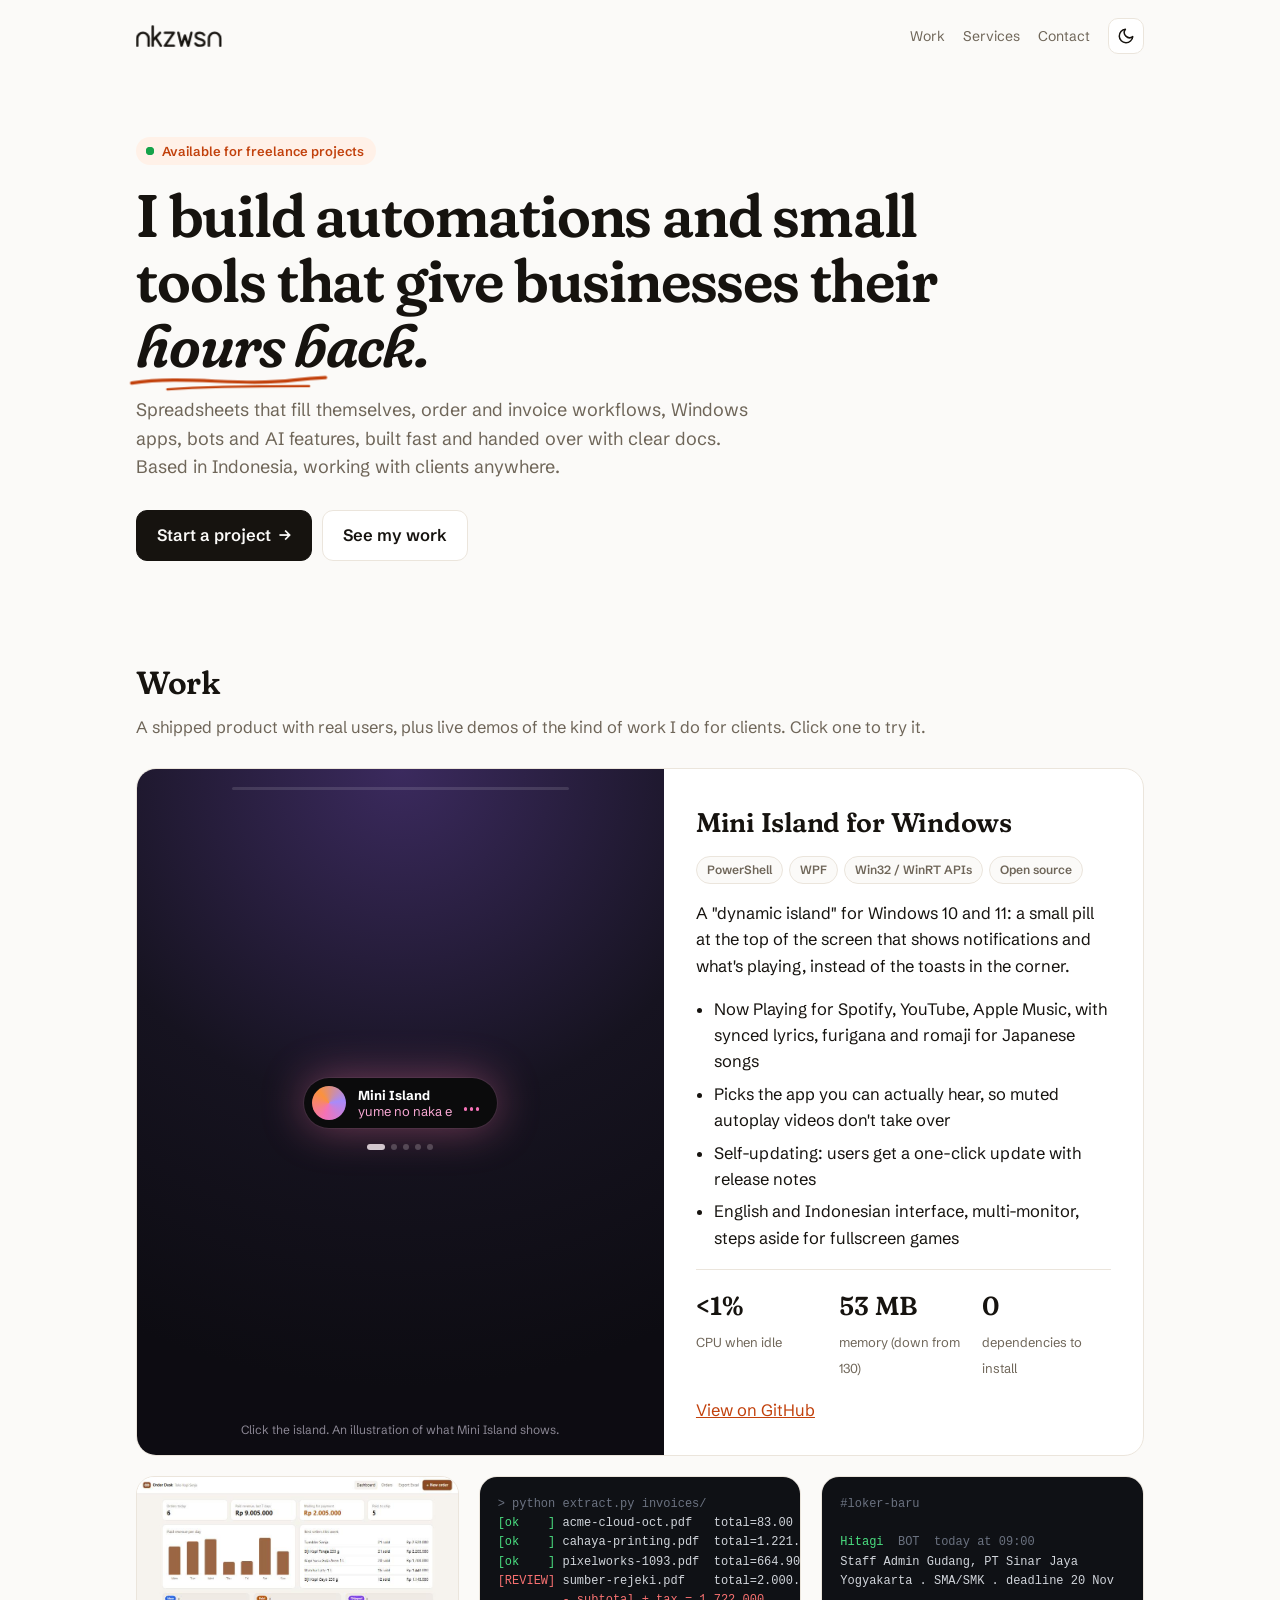
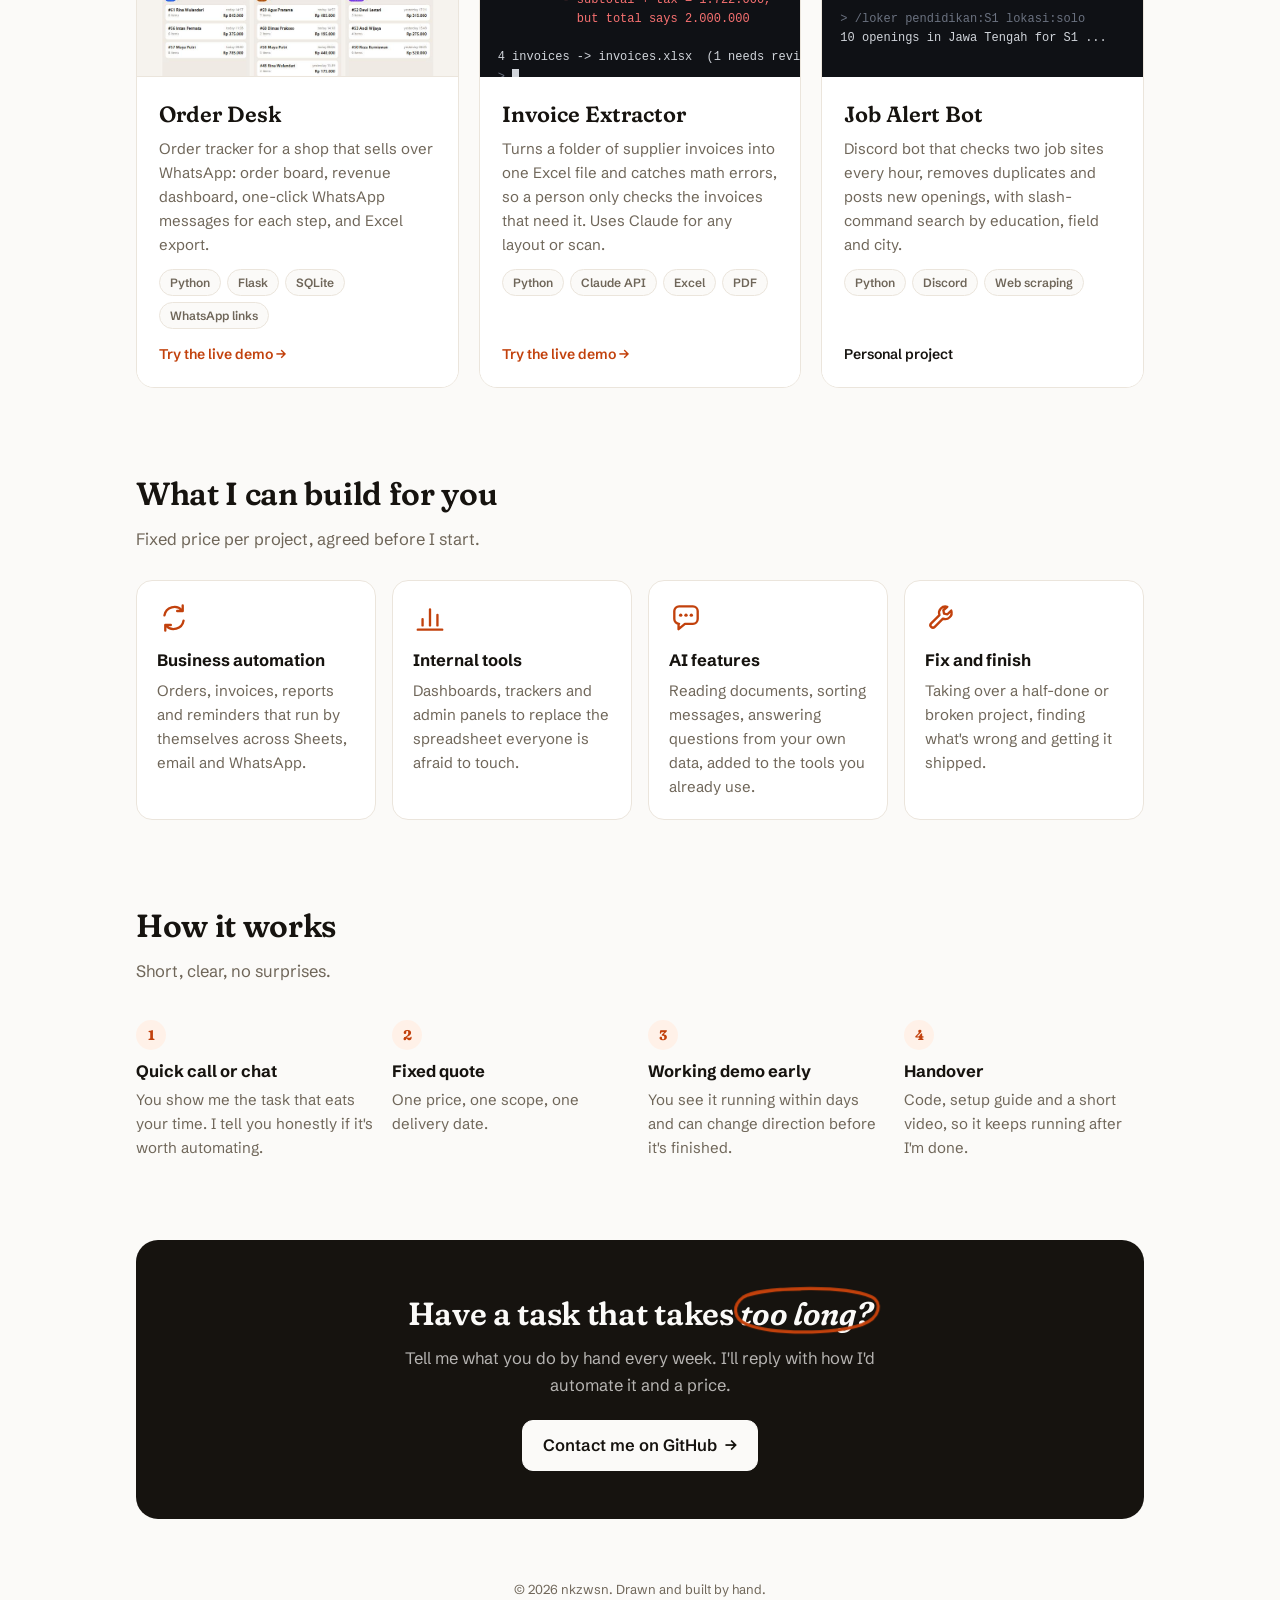
==== commit aa585c91: "More playful: hand-drawn marks, morphing Mini Island, doodles, scroll reveals; new fonts" ====
--- a/index.html
+++ b/index.html
@@ -9,53 +9,61 @@
   <script>
     // Apply the saved theme before the page paints, so there is no flash.
     try { var t = localStorage.getItem('theme'); if (t) document.documentElement.dataset.theme = t; } catch (e) {}
+    document.documentElement.classList.add('js');
   </script>
   <link rel="preconnect" href="https://fonts.googleapis.com">
   <link rel="preconnect" href="https://fonts.gstatic.com" crossorigin>
-  <link href="https://fonts.googleapis.com/css2?family=Inter:wght@400;500;600;700;800&display=swap" rel="stylesheet">
+  <link href="https://fonts.googleapis.com/css2?family=Fraunces:ital,opsz,wght,SOFT,WONK@0,9..144,400..700,0..100,0..1;1,9..144,400..700,0..100,0..1&family=Schibsted+Grotesk:ital,wght@0,400..700;1,400..700&display=swap" rel="stylesheet">
   <style>
     :root {
       --bg: #fbfaf8; --card: #ffffff; --ink: #16130f; --muted: #6f6659; --line: #ebe5dc;
-      --accent: #c2410c; --accent-soft: #fff1e8; --pill: #0b0b0c;
+      --accent: #c2410c; --accent-soft: #fff1e8; --pill: #0b0b0c; --live: #16a34a;
+      --spring: cubic-bezier(.34, 1.45, .64, 1); --smooth: cubic-bezier(.65, 0, .35, 1);
     }
     @media (prefers-color-scheme: dark) {
       :root:not([data-theme="light"]) {
         --bg: #12100d; --card: #1b1814; --ink: #f3eee7; --muted: #a59a8c; --line: #2c2620;
-        --accent: #fb923c; --accent-soft: #2a1a0f;
+        --accent: #fb923c; --accent-soft: #2a1a0f; --live: #4ade80;
       }
     }
     :root[data-theme="dark"] {
       --bg: #12100d; --card: #1b1814; --ink: #f3eee7; --muted: #a59a8c; --line: #2c2620;
-      --accent: #fb923c; --accent-soft: #2a1a0f;
+      --accent: #fb923c; --accent-soft: #2a1a0f; --live: #4ade80;
     }
     * { box-sizing: border-box; }
     html { scroll-behavior: smooth; }
     body { margin: 0; background: var(--bg); color: var(--ink);
-           font: 16px/1.6 Inter, "Segoe UI", system-ui, sans-serif; }
+           font: 16.5px/1.6 "Schibsted Grotesk", "Segoe UI", system-ui, sans-serif; overflow-x: hidden; }
+    h1, h2, h3, .stats b, .steps > div::before { font-family: Fraunces, Georgia, serif; font-optical-sizing: auto;
+                   font-variation-settings: "SOFT" 100, "WONK" 0; }
+    em.wonk { font-style: italic; font-variation-settings: "SOFT" 100, "WONK" 1; }
     a { color: var(--accent); }
     .wrap { max-width: 1040px; margin: 0 auto; padding: 0 16px; }
+
+    /* ---------- header + logo ---------- */
     nav.top { display: flex; justify-content: space-between; align-items: center; padding: 18px 0; }
     .wordmark { color: var(--ink); display: block; line-height: 0; }
     .wordmark svg { height: 22px; width: auto; display: block; }
     /* Logo draws itself like a pen, letter by letter */
     .wordmark path { stroke-dasharray: 1 1.02; stroke-dashoffset: 1.01;
-                     animation: draw .62s cubic-bezier(.65, 0, .35, 1) both; }
+                     animation: draw .62s var(--smooth) both; }
     .wordmark path:nth-child(2) { animation-delay: .09s; } .wordmark path:nth-child(3) { animation-delay: .18s; }
     .wordmark path:nth-child(4) { animation-delay: .27s; } .wordmark path:nth-child(5) { animation-delay: .36s; }
     .wordmark path:nth-child(6) { animation-delay: .45s; }
     @keyframes draw { 0% { stroke-dashoffset: 1.01; opacity: 0; } 1% { opacity: 1; } 100% { stroke-dashoffset: 0; opacity: 1; } }
-    @media (prefers-reduced-motion: reduce) { .wordmark path { animation: none; stroke-dashoffset: 0; } }
-    nav.top div { display: flex; gap: 18px; font-size: 14px; }
-    nav.top div a { color: var(--muted); text-decoration: none; }
+    nav.top div { display: flex; gap: 18px; font-size: 14px; align-items: center; }
+    nav.top div a { color: var(--muted); text-decoration: none; position: relative; }
     nav.top div a:hover { color: var(--ink); }
-    nav.top div { align-items: center; }
+    nav.top div a::after { content: ""; position: absolute; left: 0; right: 0; bottom: -3px; height: 2px; border-radius: 2px;
+                           background: var(--accent); transform: scaleX(0); transform-origin: right; transition: transform .3s var(--smooth); }
+    nav.top div a:hover::after { transform: scaleX(1); transform-origin: left; }
     .theme-btn { position: relative; width: 36px; height: 36px; border-radius: 10px; border: 1px solid var(--line);
                  background: var(--card); color: var(--ink); cursor: pointer; padding: 0; overflow: hidden;
                  transition: border-color .2s ease, transform .2s ease; }
-    .theme-btn:hover { border-color: var(--muted); }
+    .theme-btn:hover { border-color: var(--muted); transform: rotate(-8deg); }
     .theme-btn:active { transform: scale(.92); }
     .theme-btn svg { position: absolute; inset: 0; margin: auto; width: 18px; height: 18px;
-                     transition: transform .5s cubic-bezier(.34, 1.4, .64, 1), opacity .3s ease; }
+                     transition: transform .5s var(--spring), opacity .3s ease; }
     .theme-btn .sun { opacity: 0; transform: rotate(-90deg) scale(.4); }
     :root[data-theme="dark"] .theme-btn .sun { opacity: 1; transform: none; }
     :root[data-theme="dark"] .theme-btn .moon { opacity: 0; transform: rotate(90deg) scale(.4); }
@@ -67,95 +75,180 @@
     ::view-transition-old(root), ::view-transition-new(root) { animation: none; mix-blend-mode: normal; }
     html.theming *, html.theming *::before, html.theming *::after {
       transition: background-color .4s ease, color .4s ease, border-color .4s ease, box-shadow .4s ease !important; }
-    @media (prefers-reduced-motion: reduce) {
-      .theme-btn svg { transition: opacity .2s ease; }
-      html.theming *, html.theming *::before, html.theming *::after { transition: none !important; }
-    }
-
+
+    /* ---------- entrance + scroll reveal ---------- */
+    @keyframes rise { from { opacity: 0; translate: 0 18px; } to { opacity: 1; translate: 0 0; } }
+    .hero > * { animation: rise .7s cubic-bezier(.2, .8, .2, 1) both; }
+    .hero > :nth-child(2) { animation-delay: .08s; } .hero > :nth-child(3) { animation-delay: .16s; }
+    .hero > :nth-child(4) { animation-delay: .24s; }
+    html.js [data-reveal] { opacity: 0; }
+    html.js [data-reveal].in { animation: rise .7s cubic-bezier(.2, .8, .2, 1) both; animation-delay: var(--d, 0s); }
+
+    /* ---------- hand-drawn marks ---------- */
+    .scribble { position: relative; white-space: nowrap; }
+    .scribble svg { position: absolute; left: -3%; width: 106%; bottom: -.16em; height: .42em; overflow: visible; pointer-events: none; }
+    .scribble.ring svg { left: -7%; width: 114%; top: -.28em; bottom: auto; height: 1.55em; }
+    .scribble path { fill: none; stroke: var(--accent); stroke-width: 3.2; stroke-linecap: round; stroke-linejoin: round;
+                     stroke-dasharray: 1 1.02; stroke-dashoffset: 1.01; }
+    .scribble path + path { stroke-width: 2.2; opacity: .55; }
+    .hero .scribble path { animation: draw .8s var(--smooth) .85s both; }
+    .hero .scribble path + path { animation-delay: 1.35s; animation-duration: .5s; }
+    .in .scribble path { animation: draw .9s var(--smooth) .35s both; }
+
+    /* ---------- hero ---------- */
     .hero { padding: 64px 0 56px; }
-    .hero .tag { display: inline-block; background: var(--accent-soft); color: var(--accent);
-                 font-size: 13px; font-weight: 600; padding: 4px 12px; border-radius: 99px; }
-    .hero h1 { font-size: clamp(32px, 6vw, 54px); line-height: 1.08; letter-spacing: -.035em;
+    .hero .tag { display: inline-flex; align-items: center; gap: 8px; background: var(--accent-soft); color: var(--accent);
+                 font-size: 13px; font-weight: 600; padding: 4px 12px 4px 10px; border-radius: 99px; }
+    .dot { width: 8px; height: 8px; border-radius: 50%; background: var(--live); position: relative; flex: none; }
+    .dot::after { content: ""; position: absolute; inset: 0; border-radius: 50%; background: var(--live);
+                  animation: ping 2s cubic-bezier(0, 0, .2, 1) infinite; }
+    @keyframes ping { 0% { transform: scale(1); opacity: .7; } 80%, 100% { transform: scale(2.6); opacity: 0; } }
+    .hero h1 { font-size: clamp(34px, 6.4vw, 60px); line-height: 1.08; letter-spacing: -.02em; font-weight: 600;
                margin: 18px 0 18px; max-width: 820px; }
     .hero p { font-size: 18px; color: var(--muted); max-width: 640px; margin: 0 0 28px; }
     .cta { display: flex; gap: 10px; flex-wrap: wrap; }
-    .btn { display: inline-block; padding: 11px 20px; border-radius: 11px; font-weight: 600;
-           text-decoration: none; border: 1px solid var(--line); color: var(--ink); background: var(--card); }
+    .btn { display: inline-flex; align-items: center; gap: 8px; padding: 11px 20px; border-radius: 11px; font-weight: 600;
+           text-decoration: none; border: 1px solid var(--line); color: var(--ink); background: var(--card);
+           transition: transform .3s var(--spring), box-shadow .3s ease; }
+    .btn:hover { transform: translateY(-2px); box-shadow: 0 8px 20px rgba(0, 0, 0, .08); }
+    .btn:active { transform: scale(.96); transition-duration: .1s; }
     .btn.primary { background: var(--ink); color: var(--bg); border-color: var(--ink); }
+    .btn .arr { display: inline-block; transition: transform .3s var(--spring); }
+    .btn:hover .arr { transform: translateX(4px); }
 
     section { padding: 40px 0; }
-    h2 { font-size: 28px; letter-spacing: -.02em; margin: 0 0 6px; }
+    h2 { font-size: 32px; letter-spacing: -.01em; margin: 0 0 6px; font-weight: 600; }
     .sub { color: var(--muted); margin: 0 0 28px; }
 
+    /* ---------- Mini Island feature ---------- */
     .featured { display: grid; grid-template-columns: 1.1fr 1fr; gap: 0; background: var(--card);
                 border: 1px solid var(--line); border-radius: 20px; overflow: hidden; margin-bottom: 20px; }
     .featured .stage { background: radial-gradient(120% 90% at 50% 0%, #3b2a5e 0%, #161320 55%, #0d0c12 100%);
                        display: flex; flex-direction: column; align-items: center; justify-content: center;
-                       gap: 18px; padding: 48px 20px; min-height: 320px; }
-    .island { background: var(--pill); color: #fff; border-radius: 999px; display: flex; align-items: center;
-              gap: 12px; padding: 8px 18px 8px 8px; box-shadow: 0 0 40px rgba(236, 114, 160, .35);
-              max-width: 100%; }
-    .island .cover { width: 34px; height: 34px; border-radius: 50%; flex: none;
-                     background: conic-gradient(from 200deg, #f472b6, #fb923c, #a78bfa, #f472b6); }
-    .island .t { font-size: 13px; line-height: 1.25; min-width: 0; }
-    .island .t b { display: block; white-space: nowrap; overflow: hidden; text-overflow: ellipsis; }
-    .island .t span { color: #f9a8d4; }
-    .island .t span i { color: #8b8794; font-style: normal; }
+                       gap: 0; padding: 56px 16px 52px; min-height: 340px; position: relative; }
+    .stage .screen-top { position: absolute; top: 18px; left: 18%; right: 18%; height: 3px; border-radius: 3px;
+                         background: rgba(255, 255, 255, .12); }
+    .island { --glow: rgba(236, 114, 160, .45); position: relative; width: 290px; height: 50px; max-width: 100%;
+              border-radius: 999px; background: var(--pill); color: #fff; border: 0; padding: 0; font: inherit;
+              cursor: pointer; overflow: hidden; box-shadow: 0 0 44px var(--glow), 0 0 0 1px rgba(255, 255, 255, .06);
+              transition: width .6s var(--spring), height .6s var(--spring), box-shadow .6s ease; }
+    .island:active { scale: .97; }
+    .island:focus-visible { outline: 2px solid #fff; outline-offset: 3px; }
+    .state { position: absolute; left: 0; top: 0; width: max-content; display: flex; align-items: center; gap: 12px;
+             padding: 8px 18px 8px 8px; white-space: nowrap; text-align: left; opacity: 0; transform: scale(.85);
+             filter: blur(6px); transition: opacity .3s ease, transform .5s var(--spring), filter .3s ease; pointer-events: none; }
+    .state.on { opacity: 1; transform: none; filter: none; transition-delay: .1s; }
+    .state.small { padding: 7px 16px 7px 12px; gap: 10px; }
+    .cover { width: 34px; height: 34px; border-radius: 50%; flex: none;
+             background: conic-gradient(from 200deg, #f472b6, #fb923c, #a78bfa, #f472b6); }
+    .on .cover.spin { animation: spin 6s linear infinite; }
+    @keyframes spin { to { transform: rotate(1turn); } }
+    .cover.d { background: #5865f2; display: grid; place-items: center; font-size: 15px; font-weight: 700; }
+    .state .t { font-size: 13px; line-height: 1.25; }
+    .state .t b { display: block; }
+    .karaoke { background: linear-gradient(90deg, #f9a8d4 50%, #6b6577 50%) 100% 0 / 200% 100%;
+               -webkit-background-clip: text; background-clip: text; color: transparent; }
+    .on .karaoke { animation: sweep 2.6s linear .3s both; }
+    @keyframes sweep { to { background-position: 0 0; } }
     .eq { display: flex; gap: 3px; align-items: flex-end; height: 16px; flex: none; }
-    .eq u { width: 3px; background: #f472b6; border-radius: 2px; animation: eq 1s infinite ease-in-out; }
+    .eq u { width: 3px; height: 4px; background: #f472b6; border-radius: 2px; }
+    .on .eq u { animation: eq 1s infinite ease-in-out; }
     .eq u:nth-child(2) { animation-delay: -.3s; } .eq u:nth-child(3) { animation-delay: -.6s; }
     @keyframes eq { 0%, 100% { height: 4px; } 50% { height: 16px; } }
-    @media (prefers-reduced-motion: reduce) { .eq u { animation: none; height: 10px; } }
-    .island.note { padding: 8px 16px 8px 8px; box-shadow: 0 0 30px rgba(88, 101, 242, .35); }
-    .island.note .cover { background: #5865f2; display: grid; place-items: center; font-size: 15px; font-weight: 700; }
-    .stage small { color: #8b8794; font-size: 12px; }
+    .state svg { width: 18px; height: 18px; flex: none; }
+    .level { width: 120px; height: 6px; border-radius: 6px; background: rgba(255, 255, 255, .15); overflow: hidden; }
+    .level i { display: block; height: 100%; width: 64%; border-radius: inherit; background: #fff; transform-origin: left; }
+    .on .level i { animation: level 1.4s var(--spring) .15s both; }
+    @keyframes level { 0% { transform: scaleX(.35); } 55% { transform: scaleX(1.12); } 100% { transform: scaleX(1); } }
+    .num { font-size: 13px; font-weight: 600; font-variant-numeric: tabular-nums; min-width: 22px; }
+    .charge { color: #4ade80; font-size: 13px; font-weight: 600; }
+    .on .bolt { animation: blink 1.2s ease-in-out infinite; }
+    @keyframes blink { 50% { opacity: .35; } }
+    .ring circle + circle { stroke-dasharray: 1; stroke-dashoffset: .25; }
+    .on .ring circle + circle { animation: ring 3s linear both; }
+    @keyframes ring { from { stroke-dashoffset: 0; } to { stroke-dashoffset: .3; } }
+    .stage small { color: #8b8794; font-size: 12px; position: absolute; left: 16px; right: 16px; bottom: 16px; text-align: center; }
+    .dots { display: flex; gap: 6px; margin-top: 16px; }
+    .dots i { width: 6px; height: 6px; border-radius: 3px; background: rgba(255, 255, 255, .22); transition: width .4s var(--spring), background .3s; }
+    .dots i.on { width: 18px; background: rgba(255, 255, 255, .8); }
     .featured .info { padding: 32px; }
-    .featured h3 { font-size: 24px; margin: 0 0 4px; letter-spacing: -.02em; }
+    .featured h3 { font-size: 27px; margin: 0 0 4px; letter-spacing: -.01em; font-weight: 600; }
     .chips { display: flex; flex-wrap: wrap; gap: 6px; margin: 12px 0 16px; }
     .chips span { font-size: 12px; font-weight: 600; padding: 3px 10px; border-radius: 99px;
-                  background: var(--bg); border: 1px solid var(--line); color: var(--muted); }
+                  background: var(--bg); border: 1px solid var(--line); color: var(--muted);
+                  transition: transform .35s var(--spring), color .2s, border-color .2s; }
+    .chips span:hover { transform: rotate(-4deg) scale(1.08); color: var(--accent); border-color: var(--accent); }
+    .chips span:nth-child(even):hover { transform: rotate(4deg) scale(1.08); }
     .featured ul { padding-left: 18px; margin: 0 0 18px; }
     .featured li { margin-bottom: 6px; }
     .stats { display: grid; grid-template-columns: repeat(3, 1fr); gap: 14px; border-top: 1px solid var(--line); padding-top: 16px; margin-bottom: 16px; }
-    .stats div b { display: block; font-size: 22px; letter-spacing: -.02em; }
+    .stats div b { display: block; font-size: 26px; font-weight: 600; font-variant-numeric: lining-nums tabular-nums; }
     .stats div span { font-size: 13px; color: var(--muted); }
 
+    /* ---------- project cards ---------- */
     .grid { display: grid; grid-template-columns: repeat(auto-fit, minmax(300px, 1fr)); gap: 20px; }
     .card { background: var(--card); border: 1px solid var(--line); border-radius: 18px; overflow: hidden;
             display: flex; flex-direction: column; }
     .card img { width: 100%; aspect-ratio: 16 / 10; object-fit: cover; object-position: top;
-                border-bottom: 1px solid var(--line); display: block; }
+                border-bottom: 1px solid var(--line); display: block; transition: transform .6s var(--smooth); }
     .card .terminal { aspect-ratio: 16 / 10; background: #0f1115; color: #d1d5db; padding: 18px;
                       font: 12px/1.6 Consolas, "Cascadia Mono", monospace; overflow: hidden; white-space: pre; }
     .terminal .ok { color: #4ade80; } .terminal .rv { color: #f87171; } .terminal .dim { color: #6b7280; }
-    .card .body { padding: 20px 22px 22px; flex: 1; display: flex; flex-direction: column; }
-    .card h3 { margin: 0 0 4px; font-size: 19px; }
+    .terminal .cur { display: inline-block; width: 7px; height: 13px; background: #d1d5db; vertical-align: -2px;
+                     animation: caret 1s steps(1) infinite; }
+    @keyframes caret { 50% { opacity: 0; } }
+    .card .body { padding: 20px 22px 22px; flex: 1; display: flex; flex-direction: column; background: var(--card); position: relative; }
+    .card h3 { margin: 0 0 4px; font-size: 22px; font-weight: 600; }
     .card p { margin: 0 0 12px; color: var(--muted); font-size: 15px; }
     .card .chips { margin: 0 0 14px; }
     .card .links { margin-top: auto; font-size: 14px; font-weight: 600; }
     a.card.live { color: inherit; text-decoration: none;
-                  transition: transform .25s cubic-bezier(.2, .8, .2, 1), box-shadow .25s ease, border-color .25s ease; }
-    a.card.live:hover, a.card.live:focus-visible { transform: translateY(-4px); border-color: var(--accent);
-                  box-shadow: 0 14px 34px rgba(0, 0, 0, .12); outline: none; }
+                  transition: transform .45s var(--spring), box-shadow .3s ease, border-color .3s ease; }
+    a.card.live:hover, a.card.live:focus-visible { transform: translateY(-6px) rotate(-.8deg); border-color: var(--accent);
+                  box-shadow: 0 18px 40px rgba(0, 0, 0, .14); outline: none; }
+    .grid > :nth-child(2):hover { transform: translateY(-6px) rotate(.8deg); }
+    a.card.live:hover img { transform: scale(1.04); }
     .card .try { color: var(--accent); }
-    .card .try span { display: inline-block; transition: transform .25s ease; }
-    a.card.live:hover .try span { transform: translateX(4px); }
-    @media (prefers-reduced-motion: reduce) { a.card.live, .card .try span { transition: none; } a.card.live:hover { transform: none; } }
-
+    .card .try span { display: inline-block; transition: transform .3s var(--spring); }
+    a.card.live:hover .try span { transform: translateX(5px); }
+
+    /* ---------- services with doodles ---------- */
     .services { display: grid; grid-template-columns: repeat(auto-fit, minmax(220px, 1fr)); gap: 16px; }
-    .svc { border: 1px solid var(--line); border-radius: 16px; padding: 20px; background: var(--card); }
+    .svc { border: 1px solid var(--line); border-radius: 16px; padding: 20px; background: var(--card);
+           transition: transform .45s var(--spring), border-color .3s; }
+    .svc:hover { transform: translateY(-4px); border-color: var(--accent); }
     .svc b { display: block; margin-bottom: 6px; }
     .svc p { margin: 0; color: var(--muted); font-size: 15px; }
-
+    .doodle { width: 34px; height: 34px; color: var(--accent); margin-bottom: 12px; display: block; overflow: visible; }
+    .doodle * { fill: none; stroke: currentColor; stroke-width: 2.2; stroke-linecap: round; stroke-linejoin: round; }
+    .doodle .f { fill: currentColor; stroke: none; }
+    .doodle g, .doodle path, .doodle circle { transform-box: fill-box; transform-origin: center; }
+    .svc:hover .spin-me { transform: rotate(180deg); transition: transform .8s var(--spring); }
+    .spin-me { transition: transform .6s var(--smooth); transform-box: view-box !important; }
+    .bar { transform-origin: bottom !important; }
+    .svc:hover .bar { animation: grow .7s var(--spring) both; }
+    .svc:hover .bar:nth-of-type(2) { animation-delay: .08s; } .svc:hover .bar:nth-of-type(3) { animation-delay: .16s; }
+    @keyframes grow { 0% { transform: scaleY(.3); } 100% { transform: scaleY(1); } }
+    .svc:hover .typing { animation: hop .9s ease-in-out infinite; }
+    .typing:nth-of-type(2) { animation-delay: .15s !important; } .typing:nth-of-type(3) { animation-delay: .3s !important; }
+    @keyframes hop { 0%, 60%, 100% { transform: translateY(0); } 30% { transform: translateY(-2.5px); } }
+    .svc:hover .wiggle { animation: wiggle .7s ease-in-out; transform-box: view-box !important; }
+    @keyframes wiggle { 0%, 100% { rotate: 0deg; } 25% { rotate: -18deg; } 60% { rotate: 12deg; } 85% { rotate: -4deg; } }
+
+    /* ---------- steps ---------- */
     .steps { counter-reset: s; display: grid; grid-template-columns: repeat(auto-fit, minmax(220px, 1fr)); gap: 16px; }
-    .steps div { counter-increment: s; padding-top: 8px; }
-    .steps div::before { content: counter(s); display: inline-grid; place-items: center; width: 28px; height: 28px;
+    .steps > div { counter-increment: s; padding-top: 8px; }
+    .steps > div::before { content: counter(s); display: inline-grid; place-items: center; width: 30px; height: 30px;
                          border-radius: 50%; background: var(--accent-soft); color: var(--accent);
                          font-weight: 700; font-size: 14px; margin-bottom: 8px; }
+    html.js .steps > div::before { transform: scale(0); }
+    .steps > div.in::before { animation: pop .6s var(--spring) both; animation-delay: calc(var(--d, 0s) + .15s); }
+    @keyframes pop { from { transform: scale(0) rotate(-30deg); } to { transform: scale(1) rotate(0); } }
     .steps b { display: block; }
     .steps p { margin: 4px 0 0; color: var(--muted); font-size: 15px; }
 
-    .contact { background: var(--ink); color: var(--bg); border-radius: 22px; padding: 44px 32px; text-align: center; margin: 40px 0 60px; }
+    /* ---------- contact ---------- */
+    .contact { background: var(--ink); color: var(--bg); border-radius: 22px; padding: 48px 32px; text-align: center; margin: 40px 0 60px; }
     .contact h2 { color: var(--bg); }
     .contact p { color: color-mix(in srgb, var(--bg) 70%, transparent); max-width: 520px; margin: 0 auto 22px; }
     .contact .btn { background: var(--bg); color: var(--ink); border-color: var(--bg); }
@@ -166,6 +259,14 @@
       .featured .info { padding: 24px 20px; }
       nav.top div a:not([href="#contact"]) { display: none; }
       .hero { padding: 40px 0 32px; }
+    }
+    @media (prefers-reduced-motion: reduce) {
+      *, *::before, *::after { animation-duration: .01ms !important; animation-delay: 0s !important;
+                               animation-iteration-count: 1 !important; transition-duration: .01ms !important; }
+      .wordmark path, .scribble path { stroke-dashoffset: 0; }
+      .dot::after { display: none; }
+      html.js [data-reveal] { opacity: 1; }
+      html.js .steps > div::before { transform: none; }
     }
   </style>
 </head>
@@ -183,32 +284,49 @@
   </nav>
 
   <header class="hero">
-    <span class="tag">Available for freelance projects</span>
-    <h1>I build automations and small tools that give businesses their hours back.</h1>
+    <span class="tag"><i class="dot" aria-hidden="true"></i>Available for freelance projects</span>
+    <h1>I build automations and small tools that give businesses their
+      <span class="scribble"><em class="wonk">hours back.</em><svg viewBox="0 0 200 14" preserveAspectRatio="none" aria-hidden="true"><path pathLength="1" vector-effect="non-scaling-stroke" d="M3 9.5C38 5 72 11.5 108 7.8 140 4.6 170 6.4 197 8.6"/><path pathLength="1" vector-effect="non-scaling-stroke" d="M26 13C70 10.2 118 11.6 168 11"/></svg></span></h1>
     <p>Spreadsheets that fill themselves, order and invoice workflows, Windows apps, bots and AI
        features, built fast and handed over with clear docs. Based in Indonesia, working with clients anywhere.</p>
     <div class="cta">
-      <a class="btn primary" href="#contact">Start a project</a>
+      <a class="btn primary" href="#contact">Start a project <span class="arr" aria-hidden="true">&rarr;</span></a>
       <a class="btn" href="#work">See my work</a>
     </div>
   </header>
 
   <section id="work">
-    <h2>Work</h2>
-    <p class="sub">A shipped product with real users, plus live demos of the kind of work I do for clients. Click one to try it.</p>
-
-    <article class="featured">
-      <div class="stage" aria-label="Illustration of the Mini Island pill">
-        <div class="island">
-          <div class="cover"></div>
-          <div class="t"><b>Mini Island</b><span>yume no naka e <i>(夢の中へ)</i></span></div>
-          <div class="eq"><u></u><u></u><u></u></div>
-        </div>
-        <div class="island note">
-          <div class="cover">D</div>
-          <div class="t"><b>Discord</b><span style="color:#c7c9ff">Raka: meeting moved to 3 pm</span></div>
-        </div>
-        <small>Illustration: now playing with synced lyrics, and a notification</small>
+    <h2 data-reveal>Work</h2>
+    <p class="sub" data-reveal style="--d:.06s">A shipped product with real users, plus live demos of the kind of work I do for clients. Click one to try it.</p>
+
+    <article class="featured" data-reveal style="--d:.1s">
+      <div class="stage">
+        <div class="screen-top" aria-hidden="true"></div>
+        <button class="island" id="island" type="button" aria-label="Mini Island illustration: click to see the next thing it shows">
+          <span class="state on" data-glow="rgba(236, 114, 160, .45)">
+            <span class="cover spin"></span>
+            <span class="t"><b>Mini Island</b><span class="karaoke">yume no naka e</span></span>
+            <span class="eq"><u></u><u></u><u></u></span>
+          </span>
+          <span class="state" data-glow="rgba(88, 101, 242, .5)">
+            <span class="cover d">D</span>
+            <span class="t"><b>Discord</b><span style="color:#c7c9ff">Raka: meeting moved to 3 pm</span></span>
+          </span>
+          <span class="state small" data-glow="rgba(255, 255, 255, .22)">
+            <svg viewBox="0 0 24 24" fill="none" stroke="#fff" stroke-width="2" stroke-linecap="round" stroke-linejoin="round"><path d="M4 9.5h3.5L12 5.5v13l-4.5-4H4z"/><path d="M15.5 9a4 4 0 0 1 0 6M18.5 6.5a7.5 7.5 0 0 1 0 11"/></svg>
+            <span class="level"><i></i></span><span class="num">64</span>
+          </span>
+          <span class="state small" data-glow="rgba(74, 222, 128, .4)">
+            <svg viewBox="0 0 24 24" fill="none" stroke="#4ade80" stroke-width="2" stroke-linecap="round" stroke-linejoin="round"><rect x="2.5" y="7" width="17" height="10" rx="3"/><path d="M22 10.5v3"/><path class="bolt" d="M11.5 8.5l-2.5 4h3.5l-2.5 3.5" /></svg>
+            <span class="charge">Charging</span><span class="num">82%</span>
+          </span>
+          <span class="state small" data-glow="rgba(251, 146, 60, .4)">
+            <svg class="ring" viewBox="0 0 24 24" fill="none" stroke-width="2.4"><circle cx="12" cy="12" r="9" stroke="rgba(255,255,255,.18)"/><circle cx="12" cy="12" r="9" stroke="#fb923c" stroke-linecap="round" pathLength="1" transform="rotate(-90 12 12)"/></svg>
+            <span class="num">04:59</span><span class="charge" style="color:#fdba74">Timer</span>
+          </span>
+        </button>
+        <div class="dots" aria-hidden="true"><i class="on"></i><i></i><i></i><i></i><i></i></div>
+        <small>Click the island. An illustration of what Mini Island shows.</small>
       </div>
       <div class="info">
         <h3>Mini Island for Windows</h3>
@@ -222,16 +340,16 @@
           <li>English and Indonesian interface, multi-monitor, steps aside for fullscreen games</li>
         </ul>
         <div class="stats">
-          <div><b>&lt;1%</b><span>CPU when idle</span></div>
-          <div><b>45 MB</b><span>memory (down from 130)</span></div>
-          <div><b>0</b><span>dependencies to install</span></div>
+          <div><b data-count="1" data-prefix="&lt;" data-suffix="%">&lt;1%</b><span>CPU when idle</span></div>
+          <div><b data-count="45" data-suffix=" MB">45 MB</b><span>memory (down from 130)</span></div>
+          <div><b data-count="0">0</b><span>dependencies to install</span></div>
         </div>
         <a href="https://github.com/nkzwsn/mini-island-windows">View on GitHub</a>
       </div>
     </article>
 
     <div class="grid">
-      <a class="card live" href="demos/order-desk/" aria-label="Order Desk: try the live demo">
+      <a class="card live" href="demos/order-desk/" aria-label="Order Desk: try the live demo" data-reveal>
         <img src="img/order-desk-dashboard.jpg" alt="Order Desk dashboard with revenue chart and order board" loading="lazy">
         <div class="body">
           <h3>Order Desk</h3>
@@ -242,7 +360,7 @@
         </div>
       </a>
 
-      <a class="card live" href="demos/invoice-extractor/" aria-label="Invoice Extractor: try the live demo">
+      <a class="card live" href="demos/invoice-extractor/" aria-label="Invoice Extractor: try the live demo" data-reveal style="--d:.08s">
 <div class="terminal"><span class="dim">&gt; python extract.py invoices/</span>
 <span class="ok">[ok    ]</span> acme-cloud-oct.pdf   total=83.00
 <span class="ok">[ok    ]</span> cahaya-printing.pdf  total=1.221.000
@@ -251,7 +369,8 @@
          <span class="rv">- subtotal + tax = 1.722.000,</span>
          <span class="rv">  but total says 2.000.000</span>
 
-4 invoices -&gt; invoices.xlsx  (1 needs review)</div>
+4 invoices -&gt; invoices.xlsx  (1 needs review)
+<span class="dim">&gt;</span> <span class="cur"></span></div>
         <div class="body">
           <h3>Invoice Extractor</h3>
           <p>Turns a folder of supplier invoices into one Excel file and catches math errors,
@@ -261,7 +380,7 @@
         </div>
       </a>
 
-      <article class="card">
+      <article class="card" data-reveal style="--d:.16s">
 <div class="terminal"><span class="dim">#loker-baru</span>
 
 <span class="ok">Hitagi</span>  <span class="dim">BOT  today at 09:00</span>
@@ -282,34 +401,42 @@
   </section>
 
   <section id="services">
-    <h2>What I can build for you</h2>
-    <p class="sub">Fixed price per project, agreed before I start.</p>
+    <h2 data-reveal>What I can build for you</h2>
+    <p class="sub" data-reveal style="--d:.06s">Fixed price per project, agreed before I start.</p>
     <div class="services">
-      <div class="svc"><b>Business automation</b><p>Orders, invoices, reports and reminders that run by themselves across Sheets, email and WhatsApp.</p></div>
-      <div class="svc"><b>Internal tools</b><p>Dashboards, trackers and admin panels to replace the spreadsheet everyone is afraid to touch.</p></div>
-      <div class="svc"><b>AI features</b><p>Reading documents, sorting messages, answering questions from your own data, added to the tools you already use.</p></div>
-      <div class="svc"><b>Fix and finish</b><p>Taking over a half-done or broken project, finding what's wrong and getting it shipped.</p></div>
+      <div class="svc" data-reveal>
+        <svg class="doodle" viewBox="0 0 32 32" aria-hidden="true"><g class="spin-me"><path d="M7 13.5a9.5 9.5 0 0 1 16.6-4.6"/><path d="M24.2 4.2v5.2H19"/><path d="M25 18.5a9.5 9.5 0 0 1-16.6 4.6"/><path d="M7.8 27.8v-5.2H13"/></g></svg>
+        <b>Business automation</b><p>Orders, invoices, reports and reminders that run by themselves across Sheets, email and WhatsApp.</p></div>
+      <div class="svc" data-reveal style="--d:.07s">
+        <svg class="doodle" viewBox="0 0 32 32" aria-hidden="true"><path d="M4.5 27h23"/><path class="bar" d="M9 23v-6"/><path class="bar" d="M16 23V8"/><path class="bar" d="M23 23V13"/></svg>
+        <b>Internal tools</b><p>Dashboards, trackers and admin panels to replace the spreadsheet everyone is afraid to touch.</p></div>
+      <div class="svc" data-reveal style="--d:.14s">
+        <svg class="doodle" viewBox="0 0 32 32" aria-hidden="true"><path d="M5 9.5A4.5 4.5 0 0 1 9.5 5h13A4.5 4.5 0 0 1 27 9.5v7.5a4.5 4.5 0 0 1-4.5 4.5H15l-6 5v-5h.5A4.5 4.5 0 0 1 5 17z"/><circle class="f typing" cx="11" cy="13.3" r="1.6"/><circle class="f typing" cx="16" cy="13.3" r="1.6"/><circle class="f typing" cx="21" cy="13.3" r="1.6"/></svg>
+        <b>AI features</b><p>Reading documents, sorting messages, answering questions from your own data, added to the tools you already use.</p></div>
+      <div class="svc" data-reveal style="--d:.21s">
+        <svg class="doodle" viewBox="0 0 32 32" aria-hidden="true"><g class="wiggle" style="transform-origin: 9px 23px"><path d="M21 5.5a6 6 0 0 0-7.4 7.8L5.8 21a2.4 2.4 0 0 0 3.4 3.4l7.7-7.8A6 6 0 0 0 24.7 9l-3.6 3.5-3.2-.6-.6-3.2z"/></g></svg>
+        <b>Fix and finish</b><p>Taking over a half-done or broken project, finding what's wrong and getting it shipped.</p></div>
     </div>
   </section>
 
   <section>
-    <h2>How it works</h2>
-    <p class="sub">Short, clear, no surprises.</p>
+    <h2 data-reveal>How it works</h2>
+    <p class="sub" data-reveal style="--d:.06s">Short, clear, no surprises.</p>
     <div class="steps">
-      <div><b>Quick call or chat</b><p>You show me the task that eats your time. I tell you honestly if it's worth automating.</p></div>
-      <div><b>Fixed quote</b><p>One price, one scope, one delivery date.</p></div>
-      <div><b>Working demo early</b><p>You see it running within days and can change direction before it's finished.</p></div>
-      <div><b>Handover</b><p>Code, setup guide and a short video, so it keeps running after I'm done.</p></div>
+      <div data-reveal><b>Quick call or chat</b><p>You show me the task that eats your time. I tell you honestly if it's worth automating.</p></div>
+      <div data-reveal style="--d:.08s"><b>Fixed quote</b><p>One price, one scope, one delivery date.</p></div>
+      <div data-reveal style="--d:.16s"><b>Working demo early</b><p>You see it running within days and can change direction before it's finished.</p></div>
+      <div data-reveal style="--d:.24s"><b>Handover</b><p>Code, setup guide and a short video, so it keeps running after I'm done.</p></div>
     </div>
   </section>
 
-  <section id="contact" class="contact">
-    <h2>Have a task that takes too long?</h2>
+  <section id="contact" class="contact" data-reveal>
+    <h2>Have a task that takes <span class="scribble ring"><em class="wonk">too long?</em><svg viewBox="0 0 200 60" preserveAspectRatio="none" aria-hidden="true"><path pathLength="1" vector-effect="non-scaling-stroke" d="M24 12C64 2 150 1 186 14c16 7 12 26-12 34-40 12-118 12-152 0C2 41 2 24 16 15 30 7 60 5 92 5"/></svg></span></h2>
     <p>Tell me what you do by hand every week. I'll reply with how I'd automate it and a price.</p>
-    <a class="btn" href="https://github.com/nkzwsn">Contact me on GitHub</a>
+    <a class="btn" href="https://github.com/nkzwsn">Contact me on GitHub <span class="arr" aria-hidden="true">&rarr;</span></a>
   </section>
 
-  <footer>&copy; 2026 nkzwsn</footer>
+  <footer>&copy; 2026 nkzwsn. Drawn and built by hand.</footer>
 </div>
 <script>
   // Redraw the logo on hover (once the previous drawing has finished).
@@ -321,6 +448,74 @@
       var fresh = g.cloneNode(true);
       g.parentNode.replaceChild(fresh, g); g = fresh;
     });
+  })();
+
+  var reducedMotion = window.matchMedia('(prefers-reduced-motion: reduce)');
+
+  // Reveal sections as they scroll into view.
+  (function () {
+    var els = document.querySelectorAll('[data-reveal]');
+    if (!('IntersectionObserver' in window)) { els.forEach(function (e) { e.classList.add('in'); }); return; }
+    var io = new IntersectionObserver(function (entries) {
+      entries.forEach(function (en) {
+        if (!en.isIntersecting) return;
+        en.target.classList.add('in');
+        io.unobserve(en.target);
+        en.target.querySelectorAll('[data-count]').forEach(countUp);
+      });
+    }, { rootMargin: '0px 0px -8% 0px', threshold: .12 });
+    els.forEach(function (e) { io.observe(e); });
+  })();
+
+  // Count the Mini Island numbers up from zero (45 MB counts down from 130, like the real change).
+  function countUp(el) {
+    var target = +el.dataset.count, pre = el.dataset.prefix || '', suf = el.dataset.suffix || '';
+    if (reducedMotion.matches || target === 0) return;
+    var from = target === 45 ? 130 : 0, t0 = performance.now(), dur = 1300;
+    (function tick(now) {
+      var p = Math.min((now - t0) / dur, 1), e = 1 - Math.pow(1 - p, 3);
+      el.textContent = pre + Math.round(from + (target - from) * e) + suf;
+      if (p < 1) requestAnimationFrame(tick);
+    })(t0);
+  }
+
+  // Mini Island: morph between the things it shows.
+  (function () {
+    var island = document.getElementById('island');
+    var states = Array.prototype.slice.call(island.querySelectorAll('.state'));
+    var dots = document.querySelectorAll('.stage .dots i');
+    var i = 0, timer = null, hovering = false, visible = false;
+    function fit() {
+      var s = states[i];
+      island.style.width = s.offsetWidth + 'px';
+      island.style.height = s.offsetHeight + 'px';
+      island.style.setProperty('--glow', s.dataset.glow);
+    }
+    function show(n) {
+      states[i].classList.remove('on'); dots[i].classList.remove('on');
+      i = (n + states.length) % states.length;
+      void states[i].offsetWidth; // restart this state's animations
+      states[i].classList.add('on'); dots[i].classList.add('on');
+      fit();
+    }
+    function schedule() {
+      clearTimeout(timer);
+      if (reducedMotion.matches) return;
+      timer = setTimeout(function () {
+        if (!hovering && visible && !document.hidden) show(i + 1);
+        schedule();
+      }, 3400);
+    }
+    island.addEventListener('click', function () { show(i + 1); schedule(); });
+    island.addEventListener('mouseenter', function () { hovering = true; });
+    island.addEventListener('mouseleave', function () { hovering = false; });
+    if ('IntersectionObserver' in window) {
+      new IntersectionObserver(function (en) { visible = en[0].isIntersecting; }).observe(island);
+    } else { visible = true; }
+    (document.fonts ? document.fonts.ready : Promise.resolve()).then(fit);
+    window.addEventListener('resize', fit);
+    fit();
+    schedule();
   })();
 </script>
 <script>
